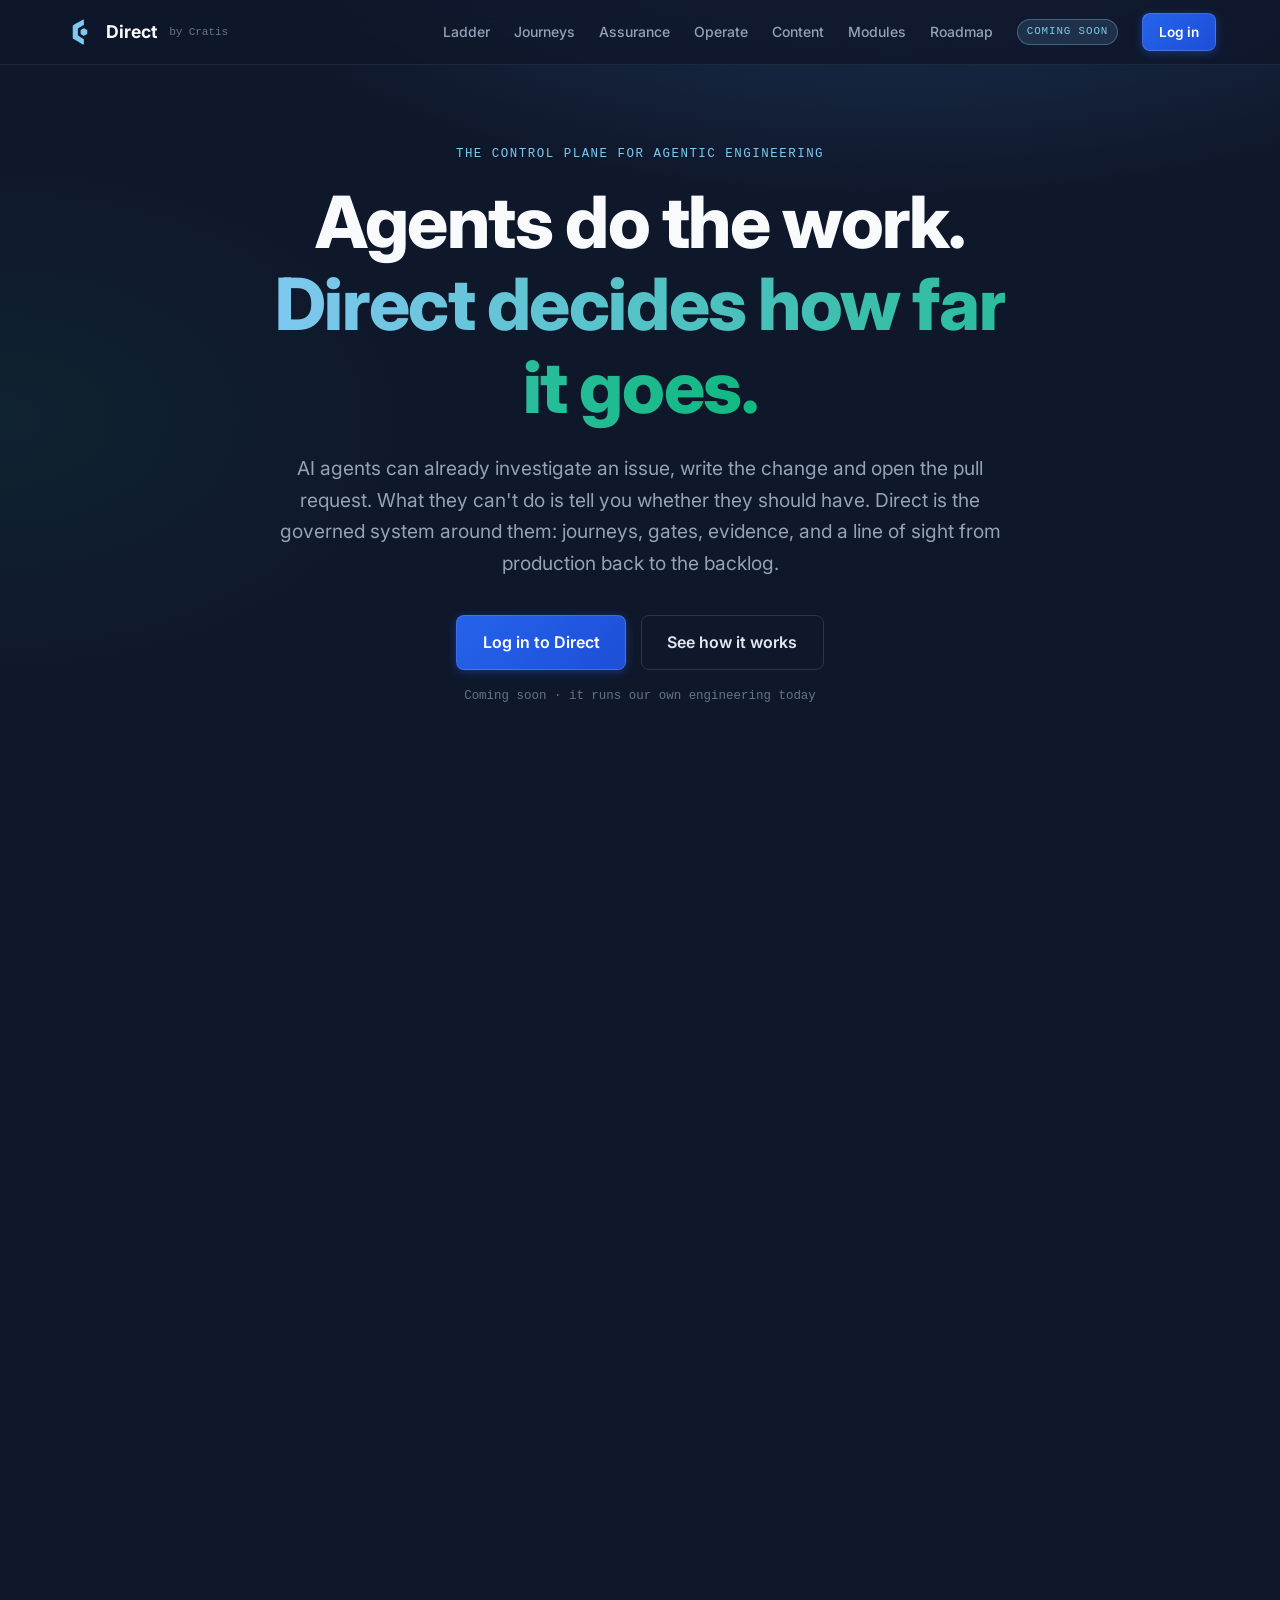
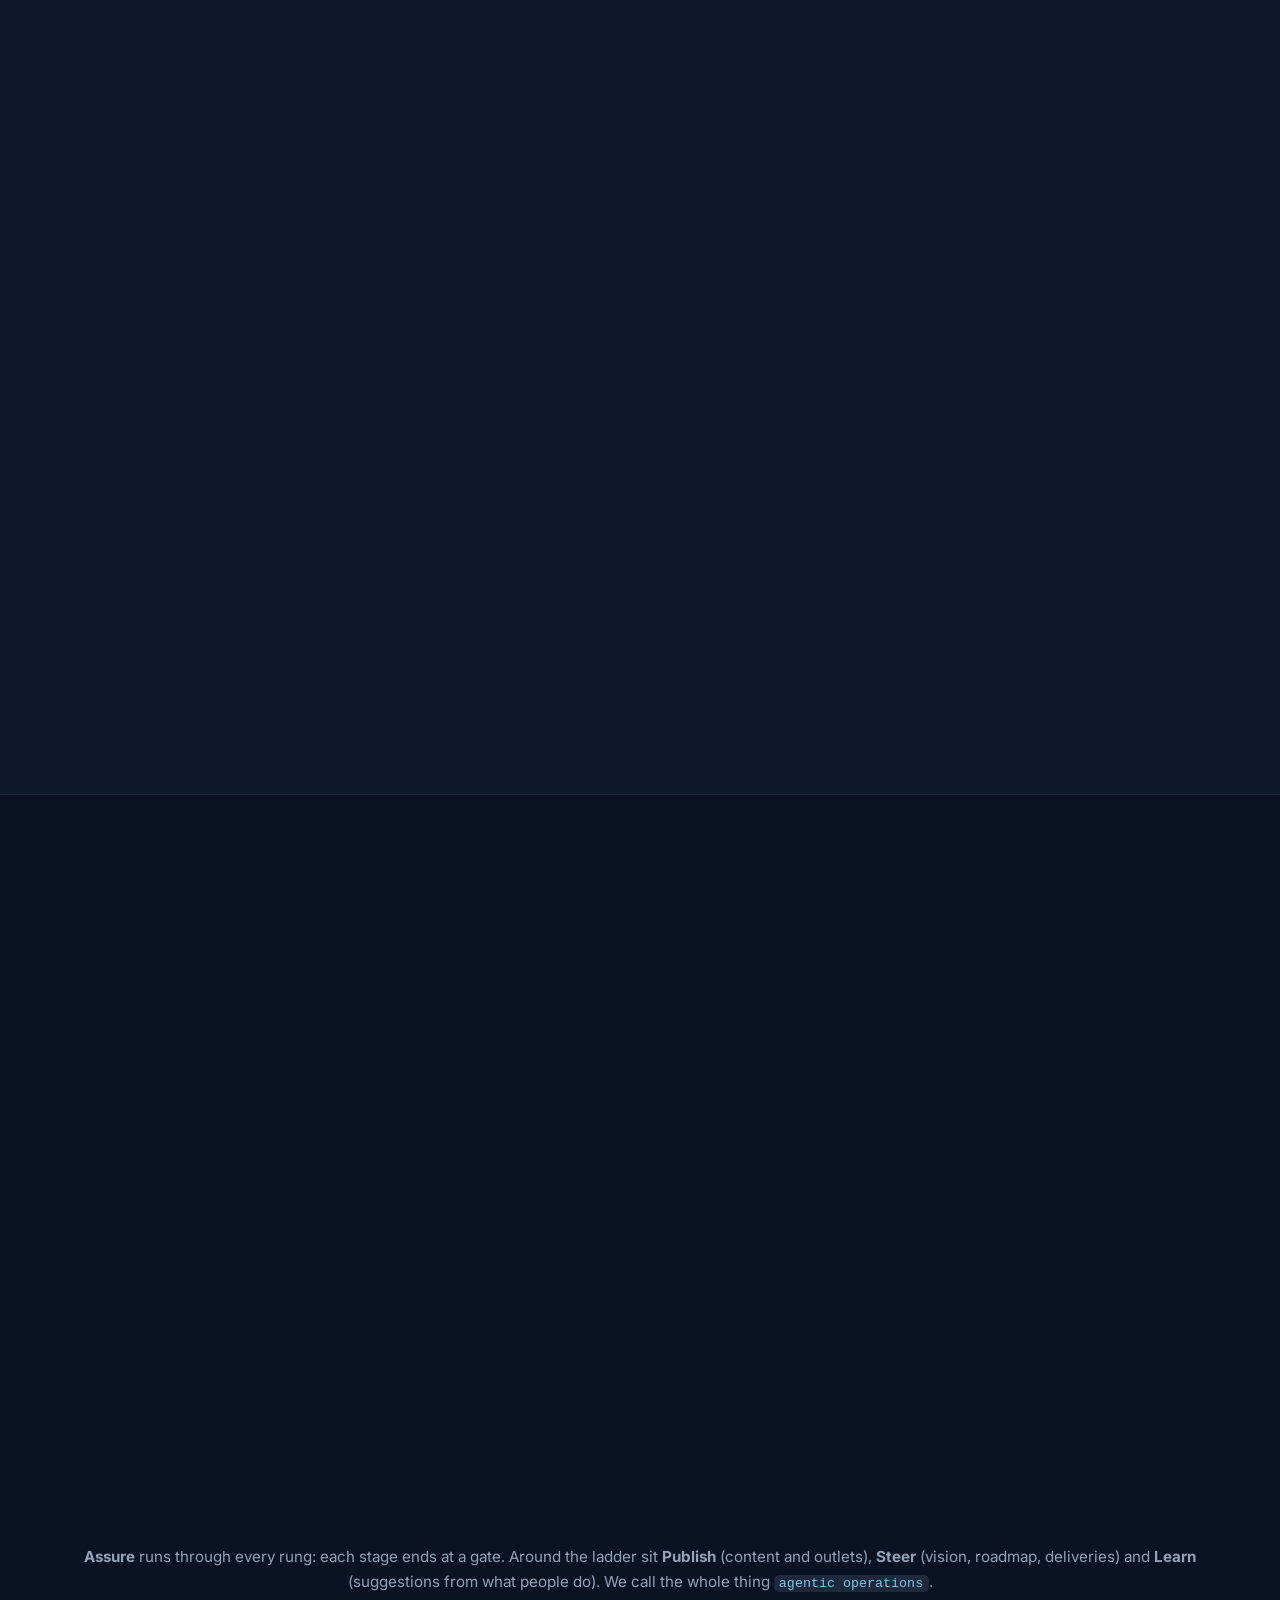
==== index.html @ 5df3cf8c "Rebuild the site around today's Direct: new theme, autonomy ladder, modules and fresh screenshots - " ====
<!doctype html>
<!--
  Copyright (c) Cratis. All rights reserved.
  Licensed under the MIT license. See LICENSE file in the project root for full license information.
-->
<html lang="en">
<head>
    <meta charset="UTF-8" />
    <meta name="viewport" content="width=device-width, initial-scale=1.0" />
    <title>Cratis Direct — The control plane for agentic engineering</title>
    <meta name="description" content="Direct governs how AI agents work on your software: journeys with assurance gates, an autonomy ladder from delivery to verified fixes, an inbox for what only a person can resolve, and content that ships with the release. Coming soon." />
    <meta name="theme-color" content="#0f172a" />
    <link rel="icon" type="image/svg+xml" href="assets/logo.svg" />
    <meta property="og:title" content="Cratis Direct — Agents do the work. Direct decides how far it goes." />
    <meta property="og:description" content="The control plane for agentic engineering. Journeys, assurance gates, an autonomy ladder from delivery to verified fixes, content and strategy in one governed system." />
    <meta property="og:type" content="website" />
    <meta property="og:image" content="assets/img/today.png" />

    <link rel="preconnect" href="https://fonts.googleapis.com" />
    <link rel="preconnect" href="https://fonts.gstatic.com" crossorigin />
    <link href="https://fonts.googleapis.com/css2?family=Inter:wght@400;500;600;700;800&display=swap" rel="stylesheet" />
    <link rel="stylesheet" href="styles.css" />
</head>
<body>

<!-- ═════════ NAV ═════════ -->
<header class="nav">
    <div class="nav-inner">
        <a href="#top" class="brand" aria-label="Cratis Direct home">
            <span class="brand-mark"><img src="assets/logo.svg" alt="" /></span>
            Direct <small>by Cratis</small>
        </a>
        <nav class="nav-links" aria-label="Primary">
            <a class="link" href="#model">Ladder</a>
            <a class="link" href="#journeys">Journeys</a>
            <a class="link" href="#assurance">Assurance</a>
            <a class="link" href="#operations">Operate</a>
            <a class="link" href="#content">Content</a>
            <a class="link" href="#modules">Modules</a>
            <a class="link" href="#roadmap">Roadmap</a>
            <span class="pill">Coming soon</span>
            <a class="btn btn-primary" href="https://app.cratis.direct">Log in</a>
        </nav>
    </div>
</header>

<main id="top">

<!-- ═════════ HERO ═════════ -->
<section class="hero">
    <div class="wrap">
        <span class="eyebrow">The control plane for agentic engineering</span>
        <h1>Agents do the work. <span class="hl">Direct decides how far it goes.</span></h1>
        <p class="lede">AI agents can already investigate an issue, write the change and open the pull request. What they can't do is tell you whether they should have. Direct is the governed system around them: journeys, gates, evidence, and a line of sight from production back to the backlog.</p>
        <div class="hero-cta">
            <a class="btn btn-primary btn-lg" href="https://app.cratis.direct">Log in to Direct</a>
            <a class="btn btn-ghost btn-lg" href="#model">See how it works</a>
        </div>
        <div class="hero-note">Coming soon · it runs our own engineering today</div>

        <div class="hero-shot reveal">
            <div class="frame">
                    <div class="frame-bar"><i></i><i></i><i></i><span class="url">app.cratis.direct/global</span></div>
                    <img src="assets/img/today.png" alt="The Direct Today page: a headline counting the things that need a person, tiles for agents working, failing builds and what shipped overnight, and the items that need you." width="1440" height="900" />
                </div>
            <p class="caption"><b>Real screenshot from production.</b> Today, the front door. Direct doesn't open on everything; it opens on what only a person can resolve, and says that everything else is moving.</p>
        </div>
    </div>
</section>

<!-- ═════════ PROBLEM ═════════ -->
<section id="problem">
    <div class="wrap">
        <div class="section-head reveal">
            <span class="eyebrow">The problem</span>
            <h2>Speed was never the hard part.</h2>
            <p>Once agents can write code, the constraint moves. It becomes deciding what they work on, proving what they did, and noticing when the world changed underneath them.</p>
        </div>
        <div class="grid g3">
            <div class="card pain reveal">
                <h3>An agent that starts on everything spends tokens on everything.</h3>
                <p>A label flips to "agent can do this" and work begins. Nobody chose it, nobody capped it, and the bill is the first signal.</p>
                <div class="relief"><b>With Direct:</b> nothing starts until a person admits it into a journey with a work ceiling. Classification describes an issue; it never starts one.</div>
            </div>
            <div class="card pain reveal">
                <h3>A merged pull request is not evidence.</h3>
                <p>"The tests passed" and "the model said it was fine" don't answer why a change was allowed to ship, or under whose rules.</p>
                <div class="relief"><b>With Direct:</b> every stage ends at a gate that evaluates recorded evidence against versioned rules. The verdict, the evidence and the rule version are kept.</div>
            </div>
            <div class="card pain reveal">
                <h3>Production talks in a channel nobody has time to read.</h3>
                <p>The alert fires every five minutes, a human reads it eventually, and an agent could have fixed it in thirty seconds.</p>
                <div class="relief"><b>With Direct:</b> the alert lands where an agent investigates it at once. If it can't resolve it, a person gets the findings, not a notification.</div>
            </div>
        </div>
    </div>
</section>

<!-- ═════════ MODEL ═════════ -->
<section id="model" class="alt">
    <div class="wrap">
        <div class="section-head reveal">
            <span class="eyebrow">What Direct is</span>
            <h2>Five rungs. Climb as far as you trust them.</h2>
            <p>Most tools automate one loop: the one that writes code. Engineering is more than that. Direct covers the whole cycle from intent to production and back, and each rung lets agents take on more of the work. Every rung has the same guardrails: a person decides, the rules are visible, the history is kept.</p>
        </div>

        <div class="loops reveal">
            <div class="loop core">
                <span class="n">Rung 1</span>
                <h3>Deliver</h3>
                <span class="sub">issues → released code</span>
                <p>Backlog, stories, journeys, pull requests and failed builds. Issues move from intake through investigation, plan, implementation and release, behind gates, up to a ceiling you set.</p>
            </div>
            <div class="loop core">
                <span class="n">Rung 2</span>
                <h3>Observe</h3>
                <span class="sub">products · environments · signals</span>
                <p>Products, the environments they run in and the resources they use, with Prometheus, Loki, Tempo and HTTP signals bound to each.</p>
            </div>
            <div class="loop core">
                <span class="n">Rung 3</span>
                <h3>Monitor</h3>
                <span class="sub">probes · alerts · incidents</span>
                <p>Probes and webhooks raise alerts. Incidents keep a history and publish reviewed status updates.</p>
            </div>
            <div class="loop core">
                <span class="n">Rung 4</span>
                <h3>Heal</h3>
                <span class="sub">investigate · remediate</span>
                <p>An agent investigates every alert and remediates through the operations gate, within the action policies you set per environment.</p>
            </div>
            <div class="loop core">
                <span class="n">Rung 5</span>
                <h3>Fix</h3>
                <span class="sub">diagnose → journey → verified</span>
                <p>A diagnosis becomes a governed issue. It is fixed, released and verified by the same probe that raised the alert.</p>
            </div>
        </div>
        <p class="loop-foot"><b>Assure</b> runs through every rung: each stage ends at a gate. Around the ladder sit <b>Publish</b> (content and outlets), <b>Steer</b> (vision, roadmap, deliveries) and <b>Learn</b> (suggestions from what people do). We call the whole thing <code>agentic operations</code>.</p>
    </div>
</section>

<!-- ═════════ ATTENTION ═════════ -->
<section id="attention">
    <div class="wrap">
        <div class="section-head reveal">
            <span class="eyebrow">The front door</span>
            <h2>Finding what needs you. <span class="hl">Everything else is moving.</span></h2>
            <p>Direct is built for a few people supervising many agents, so it doesn't greet you with everything. It greets you with what only a person can resolve: an agent's question, a gate waiting for review, an alert it couldn't fix, an issue from outside the team.</p>
        </div>
        <div class="split top imgleft">
            <div class="reveal">
                <div class="frame">
                    <div class="frame-bar"><i></i><i></i><i></i><span class="url">app.cratis.direct/product/inbox</span></div>
                    <img src="assets/img/inbox.png" alt="The Direct Inbox: a list of items assigned to you, agent questions and mentions on the left, and the selected item with a reply box, Mark done, Open journey and Send reply on the right." loading="lazy" width="1440" height="900" />
                </div>
                <p class="caption"><b>The Inbox.</b> Assigned work, agent questions and mentions in one list. Reply in place, mark it done, or open the journey it belongs to.</p>
            </div>
            <div class="prose reveal">
                <h3 style="margin-bottom:1rem">One queue for the things that need a person.</h3>
                <p>The signal is the point. Completed work stops being clutter, and nothing interrupts you for what an agent can settle alone.</p>
                <ul class="checks">
                    <li><b>Reach you where you are.</b> Browser push on each device you choose, email, and Slack or Microsoft Teams as a direct message with buttons to act on it. Installed as an app, the icon carries the inbox count.</li>
                    <li><b>Settled once, settled everywhere.</b> Answer in Direct, approve in Slack, or let the alert close: every copy of the notification then says so, and a phone stops asking.</li>
                    <li><b>Agents ask, and wait.</b> A worker that needs a decision stops and asks. The question lands here with the journey it belongs to.</li>
                    <li><b>Community in view.</b> Open issues from outside the team that nobody on the team has answered yet, newest first.</li>
                </ul>
            </div>
        </div>
    </div>
</section>


<!-- ═════════ JOURNEYS ═════════ -->
<section id="journeys" class="alt">
    <div class="wrap">
        <div class="section-head reveal">
            <span class="eyebrow">Rung 1 · Deliver — the journey</span>
            <h2>Work starts in exactly one way.</h2>
            <p>A journey is the life of one issue or blog post, recorded as events on its own stream. It moves through stages. Between every pair of stages sits a gate. Only a gate that allows can move it on.</p>
        </div>

        <div class="reveal">
            <div class="rail" aria-label="Issue journey: stages and gates">
                <div class="stage"><span>01 / stage</span><b>Intake</b></div>
                <div class="gate"><i></i><em>G01</em></div>
                <div class="stage"><span>02 / stage</span><b>Investigation</b></div>
                <div class="gate"><i></i><em>G02</em></div>
                <div class="stage"><span>03 / stage</span><b>Plan</b></div>
                <div class="gate"><i></i><em>G03</em></div>
                <div class="stage"><span>04 / stage</span><b>Implementation</b></div>
                <div class="gate"><i></i><em>G04</em></div>
                <div class="stage"><span>05 / stage</span><b>Release</b></div>
                <div class="gate"><i></i><em>G05</em></div>
                <div class="outcome"><span>outcome</span><b>Complete</b></div>
            </div>
            <div class="rail-legend">Issue journey · 5 gates · nothing on any screen can set a stage directly — every action is a command the journey decides on</div>
        </div>

        <div class="split top" style="margin-top:3.5rem">
            <div class="prose reveal">
                <h3 style="margin-bottom:1rem">Admit, then set a ceiling.</h3>
                <p>You pick issues from the backlog and choose <strong>how far work may proceed</strong>: pause after investigation, after the plan, after implementation, or run through to release. The ceiling is where work stops. Every stage up to it still has to pass its gate.</p>
                <ul class="checks">
                    <li><b>Preview before you commit.</b> Direct splits your selection into ready and held, with a reason for each held item.</li>
                    <li><b>One journey per subject.</b> An issue already in a journey can't be admitted twice.</li>
                    <li><b>Extend scope later.</b> Raise the ceiling from the board when the gate has earned it.</li>
                    <li><b>Replies steer the next stage.</b> A comment on the agent's write-up becomes input for the next dispatch instead of starting a second run.</li>
                    <li><b>Changed intent is judged, not ignored.</b> If the title or body changes after the plan, the Decision Engine says whether the plan still holds. If it can't tell, you decide.</li>
                </ul>
            </div>
            <div class="reveal">
                <div class="frame">
                    <div class="frame-bar"><i></i><i></i><i></i><span class="url">app.cratis.direct/product/journeys?journey=…</span></div>
                    <img src="assets/img/journey-detail.png" alt="A journey held at its Intake gate: the stage rail, a What is needed from you panel explaining why it stopped and the options, and the gate's evidence broken down by outcome." loading="lazy" width="1440" height="640" />
                </div>
                <p class="caption"><b>Held, and told why.</b> Two remediation attempts didn't resolve the finding, so Direct stopped sending the stage back to the agent. It says what happened, what the options are, and which rules came back with which outcome.</p>
            </div>
        </div>

        <div class="reveal" style="margin-top:3.5rem">
            <div class="frame">
                    <div class="frame-bar"><i></i><i></i><i></i><span class="url">app.cratis.direct/product/journeys</span></div>
                    <img src="assets/img/journeys.png" alt="The Direct Journeys board: every issue as a card in Intake, Investigation, Plan, Implementation or Release, with the things that need a person called out, and a banner offering a suggestion Direct learned." loading="lazy" width="1440" height="900" />
                </div>
            <p class="caption"><b>The Journeys board.</b> Every issue as a card in its stage. Cards that need a person are flagged, cards blocked by reality say so, and a banner appears when Direct has learned something about how these journeys run.</p>
        </div>

        <div class="split top imgleft" style="margin-top:5rem">
            <div class="reveal">
                <div class="frame">
                    <div class="frame-bar"><i></i><i></i><i></i><span class="url">app.cratis.direct/product/stories/…</span></div>
                    <img src="assets/img/story.png" alt="A story in Direct: description, canvas, event model, design, investigation and issues tabs, with a conversation panel where Muse answers when mentioned." loading="lazy" width="1440" height="900" />
                </div>
                <p class="caption"><b>A story.</b> The description on the left feeds an event model and a design. The conversation on the right is where people, and Muse, shape it.</p>
            </div>
            <div class="prose reveal">
                <h3 style="margin-bottom:1rem">Shape it before it is work.</h3>
                <p>Not everything starts as a clean issue. A <strong>story</strong> is where a capability gets shaped with people and <strong>Muse</strong> until it is ready for its journey: description, canvas, event model, design and investigation.</p>
                <ul class="checks">
                    <li><b>Talk it through.</b> Invite people in. Muse answers when mentioned, or on every message if you prefer.</li>
                    <li><b>Generate from the description.</b> Update the event model, or generate a design, from what is written.</li>
                    <li><b>Marking it ready writes the issues.</b> The agent attaches the designs you picked to the issues they belong to, then the story starts its journey.</li>
                </ul>
            </div>
        </div>

        <div class="split top" style="margin-top:5rem">
            <div class="prose reveal">
                <h3 style="margin-bottom:1rem">Reviewed where the work is.</h3>
                <p>Every pull request across the tracked repositories is mirrored and kept current by webhooks. Read the change, the checks and the merge decisions without leaving Direct.</p>
                <ul class="checks">
                    <li><b>Completed work finds its issues.</b> A pull request is associated with the issues it covers and marks them for review.</li>
                    <li><b>Accepting merges it.</b> A person accepts the pull request in Direct and it merges through the GitHub API.</li>
                    <li><b>Move to journey.</b> A pull request that arrived on its own can be brought into a journey and its gates.</li>
                </ul>
            </div>
            <div class="reveal">
                <div class="frame">
                    <div class="frame-bar"><i></i><i></i><i></i><span class="url">app.cratis.direct/product/pull-requests</span></div>
                    <img src="assets/img/pull-requests.png" alt="The Pull requests page: a filterable list of open pull requests and the selected pull request with Overview, Merge decisions and Resource usage tabs and the diff." loading="lazy" width="1440" height="900" />
                </div>
                <p class="caption"><b>Pull requests.</b> The list on the left, the selected change on the right, with the diff, merge decisions and what the work cost.</p>
            </div>
        </div>

        <div class="grid g2" style="margin-top:5rem">
            <div class="card reveal">
                <span class="k">Reality check</span>
                <h3>Journeys stay honest against what actually happened.</h3>
                <p>Every 15 minutes, and whenever a journey changes, Direct compares the journey's record with the facts of the work. A mismatch becomes <strong style="color:var(--text-strong)">drift</strong> and stops the journey advancing: subject closed, a pull request merged before Release, a worker that failed without finishing, a publication taken down, or governance that changed under it.</p>
            </div>
            <div class="card reveal">
                <span class="k">Five journey types</span>
                <h3>One engine for issues, stories, deliveries, posts and fixes.</h3>
                <p>The issue journey runs <span class="mono hl">Intake → Investigation → Plan → Implementation → Release</span>. Stories, deliveries, blog posts and operations actions each have their own stages and gates. Same engine, same board, same designer.</p>
            </div>
        </div>
    </div>
</section>

<!-- ═════════ ASSURANCE ═════════ -->
<section id="assurance">
    <div class="wrap">
        <div class="section-head reveal">
            <span class="eyebrow">Assure — gates on every rung</span>
            <h2>A gate decides. Evidence and rules explain why.</h2>
            <p>A gate collects every rule bound to it, evaluates each against the recorded evidence, maps each finding to an outcome, and takes the most restrictive one. Your organization writes the rules. You can read, simulate and version them.</p>
        </div>

        <div class="split">
            <div class="reveal">
                <h3 style="margin-bottom:1rem">Five outcomes, ordered by how much they ask of you.</h3>
                <div class="ladder">
                    <div class="rung"><span class="tag allow">Allow</span><span>The work may proceed.</span></div>
                    <div class="rung"><span class="tag review">Requires human review</span><span>A person approves, with a reason, for exactly the evidence evaluated.</span></div>
                    <div class="rung"><span class="tag explain">Requires explanation</span><span>Someone explains. The explanation becomes evidence for a new attempt.</span></div>
                    <div class="rung"><span class="tag remediate">Requires remediation</span><span>The stage is worked again. After two attempts a person decides.</span></div>
                    <div class="rung"><span class="tag block">Block</span><span>Fix the cause first. A block can't be bypassed by asking for a redo.</span></div>
                </div>
                <p class="ladder-note"><b>Unknown is never a pass.</b> Missing evidence, an evaluator error, low confidence or a result that hasn't arrived all default to human review. A late result for evidence that has since changed is recorded but can never authorize the current work.</p>
            </div>
            <div class="reveal">
                <div class="frame">
                    <div class="frame-bar"><i></i><i></i><i></i><span class="url">app.cratis.direct/product/adlc-designer</span></div>
                    <img src="assets/img/designer-gate.png" alt="The ADLC / Journey Designer showing gate G04, Implementation quality, with a rule palette on the left, the gate policy in the middle and its settings on the right." loading="lazy" width="1440" height="900" />
                </div>
                <p class="caption"><b>The ADLC / Journey Designer.</b> Gate G04, Implementation quality, with 16 required rules, a palette of 37 reusable rules and the validate, simulate, review, approve, activate path along the top. Deterministic checks, Roslyn analysis and LLM judgement sit in one policy.</p>
            </div>
        </div>

        <div class="split flip top" style="margin-top:5rem">
            <div class="reveal">
                <div class="rules-wrap">
                    <table class="rules">
                        <thead><tr><th>Rule</th><th>Evaluator</th><th>When it doesn't pass</th></tr></thead>
                        <tbody>
                            <tr><td colspan="3" class="gate-label" style="border:0">G01 · Intake</td></tr>
                            <tr><td>Security screening</td><td class="ev">Deterministic</td><td><span class="tag review">Human review</span></td></tr>
                            <tr><td>Spam and solicitation</td><td class="ev">LLM</td><td><span class="tag block">Block</span></td></tr>
                            <tr><td>Actionable</td><td class="ev">LLM</td><td><span class="tag remediate">Remediation</span></td></tr>
                            <tr><td colspan="3" class="gate-label" style="border:0">G03 · Plan quality</td></tr>
                            <tr><td>Unplanned scope</td><td class="ev">LLM</td><td><span class="tag explain">Explanation</span></td></tr>
                            <tr><td>Breaking changes planned</td><td class="ev">LLM</td><td><span class="tag review">Human review</span></td></tr>
                            <tr><td>Security controls</td><td class="ev">Decision Engine</td><td><span class="tag block">Block</span></td></tr>
                            <tr><td colspan="3" class="gate-label" style="border:0">G04 · Implementation quality</td></tr>
                            <tr><td>Build and tests pass</td><td class="ev">Deterministic</td><td><span class="tag remediate">Remediation</span></td></tr>
                            <tr><td>Static analysis</td><td class="ev">Roslyn</td><td><span class="tag remediate">Remediation</span></td></tr>
                            <tr><td>Tests not weakened</td><td class="ev">LLM</td><td><span class="tag block">Block</span></td></tr>
                            <tr><td>Security scan</td><td class="ev">External tool</td><td><span class="tag block">Block</span></td></tr>
                            <tr><td>Review policy</td><td class="ev">Composite</td><td><span class="tag review">Human review</span></td></tr>
                            <tr><td colspan="3" class="gate-label" style="border:0">G05 · Release</td></tr>
                            <tr><td>Merged</td><td class="ev">Deterministic</td><td><span class="tag block">Block</span></td></tr>
                        </tbody>
                    </table>
                </div>
                <p class="caption"><b>Excerpt of our own active governance</b> — 37 rule bindings across the 5 gates of the issue journey, read from the Designer.</p>
            </div>
            <div class="prose reveal">
                <h3 style="margin-bottom:1rem">Six kinds of evaluator. Pick the cheapest one that can decide.</h3>
                <p>A rule names one evaluator. Cheap deterministic checks run first in spirit; a language model is asked only where judgement is the point.</p>
                <div class="chips">
                    <span class="chip"><b>Deterministic</b> fields &amp; thresholds</span>
                    <span class="chip"><b>Composite</b> all / any / threshold / sequence</span>
                    <span class="chip"><b>LLM</b> structured finding + confidence</span>
                    <span class="chip"><b>Decision Engine</b> configured choices</span>
                    <span class="chip"><b>External</b> tool or job</span>
                    <span class="chip"><b>Roslyn</b> build diagnostics</span>
                </div>
                <ul class="checks">
                    <li><b>A low-confidence verdict counts as Unknown.</b> Only a recognized, explained verdict at or above the configured confidence concludes anything.</li>
                    <li><b>Tool rules wait.</b> A rule handed to an external scanner stays pending until the result arrives for the evidence evaluated.</li>
                    <li><b>Not applicable isn't passed.</b> A required gate with no applicable rule holds as a configuration problem.</li>
                    <li><b>Dismissals are evidence.</b> Dismiss a screening flag as a false positive and the rule passes on re-evaluation, with your decision on file. Screen again and it still blocks? The dismissal stops counting.</li>
                </ul>
            </div>
        </div>

        <div class="section-head" style="margin-top:6rem; margin-bottom:2rem">
            <h3 style="font-size:1.6rem" class="reveal">Governance is versioned, and only a person activates it.</h3>
        </div>
        <div class="reveal">
            <div class="flow">
                <span class="node">Draft</span><span class="arrow">→</span>
                <span class="node">Validate</span><span class="arrow">→</span>
                <span class="node">Simulate</span><span class="arrow">→</span>
                <span class="node">Review</span><span class="arrow">→</span>
                <span class="node">Approve</span><span class="arrow">→</span>
                <span class="node on">Active v2</span>
            </div>
        </div>
        <div class="grid g3" style="margin-top:2rem">
            <div class="card reveal"><span class="k">Journeys keep their version</span><h3>Activating never rewrites work in flight.</h3><p>A journey keeps the governance it was admitted under. When a newer version changes a gate it still has to pass, Direct raises drift and lets you adopt it deliberately.</p></div>
            <div class="card reveal"><span class="k">Validate + simulate</span><h3>Break it on a whiteboard, not in a release.</h3><p>Validation rejects unreachable stages, rule cycles, bindings with no evidence source and outcome maps that let "unknown" allow. Simulation runs a gate against real or typed-in evidence and never calls a model.</p></div>
            <div class="card reveal"><span class="k">Scopes + provenance</span><h3>Override in one area without changing everywhere.</h3><p>Product and Content can override a rule's parameters. Each value shows whether it is inherited, overridden, local or excluded, so you always know where a setting came from.</p></div>
        </div>

        <div class="split top imgleft" style="margin-top:4rem">
            <div class="reveal">
                <div class="frame">
                    <div class="frame-bar"><i></i><i></i><i></i><span class="url">app.cratis.direct/product/adlc-designer</span></div>
                    <img src="assets/img/designer-simulate.png" alt="The Simulate dialog in the Journey Designer: choose a gate, simulate against an example situation or a real issue, toggle which evidence exists, and run." loading="lazy" width="1440" height="900" />
                </div>
                <p class="caption"><b>Simulate.</b> Pick a gate, then an example situation or a real issue, and switch evidence on and off. It reports which rules apply and what the gate would conclude. Nothing real changes.</p>
            </div>
            <div class="prose reveal">
                <h3 style="margin-bottom:1rem">Try a gate before it decides anything.</h3>
                <p>The version selector shows the whole history: the active version, drafts and the initial governance Direct shipped. Rule packs have versions too, and a newer pack arrives as a <strong>draft</strong> you can read, validate and simulate. It never changes what is running.</p>
                <ul class="checks">
                    <li><b>Five journey types, one designer.</b> Blog post, Issue, Story, Delivery and Operations action each show their own stages and gates.</li>
                    <li><b>Canvas or list.</b> See the gates as a flow, or every rule bound to every gate as a table.</li>
                    <li><b>Governance packs and evidence export</b> are available as modules: starter rule sets to adopt and adapt, and gate decisions with their evidence for reviewers.</li>
                </ul>
            </div>
        </div>
    </div>
</section>

<!-- ═════════ CLASSIFICATION ═════════ -->
<section id="classification" class="alt">
    <div class="wrap">
        <div class="section-head reveal">
            <span class="eyebrow">Classification &amp; intake</span>
            <h2>Classification describes. Admission decides.</h2>
            <p>Every issue is classified and screened the moment it is registered. The results are recorded as facts with their provenance. None of them starts work, and none of them blocks you from starting it.</p>
        </div>

        <div class="split">
            <div class="reveal">
                <div class="stack-panel">
                    <div class="aspect"><b>Kind</b><span>Bug, task or feature. Changed on the issue itself.</span></div>
                    <div class="aspect"><b>Feasibility</b><span>Whether an agent can plausibly do it, or it needs a person.</span></div>
                    <div class="aspect"><b>Criticality</b><span>How much it matters. Feeds priority, not permission.</span></div>
                    <div class="aspect"><b>SemVer impact</b><span>The release the change warrants. Shown as a guess, with the question mark.</span></div>
                    <div class="aspect"><b>Model tier</b><span>Which capability tier should implement it. Cheap work isn't sent to the expensive model.</span></div>
                    <div class="aspect"><b>Labels</b><span>Applied from a known set, weighed by the Decision Engine.</span></div>
                    <div class="aspect"><b>Screening</b><span>Security (text written to steer an agent) and content (spam, solicitation, conduct), on every issue and every comment.</span></div>
                </div>
            </div>
            <div class="prose reveal">
                <h3 style="margin-bottom:1rem">A person can always say otherwise.</h3>
                <p>These are bounded questions with a known set of answers, so Direct doesn't ask an open-ended agent. It asks a decision engine and records the verdict.</p>
                <ul class="checks">
                    <li><b>Your classification sits beside the classifier's.</b> It's recorded as an attributed decision. It doesn't overwrite the machine's verdict.</li>
                    <li><b>Readiness is separate.</b> Ready, Pending or Held — held only when the issue is closed, screening blocked it, or its body says too little.</li>
                    <li><b>Unclassified issues can still start.</b> Direct won't make you wait for a label to spend your own budget.</li>
                    <li><b>Outsiders don't trigger work.</b> An issue from outside the organization is screened, flagged and kept away from agents until you decide.</li>
                    <li><b>Flagged text is shown as plain text.</b> It's content marked as hostile, so it is never rendered.</li>
                </ul>
            </div>
        </div>

        <div class="reveal" style="margin-top:3.5rem">
            <div class="frame">
                    <div class="frame-bar"><i></i><i></i><i></i><span class="url">app.cratis.direct/product/issues</span></div>
                    <img src="assets/img/issues.png" alt="The Issues page: every issue ordered by priority with labels, readiness and a Start Journey button on each row, and a Deliveries panel on the right collecting related issues." loading="lazy" width="1440" height="900" />
                </div>
            <p class="caption"><b>Issues.</b> Every issue from GitHub, from Direct or from a story, ordered by priority. Drag to reorder; drop one onto another to start a delivery. Readiness sits beside each row and <b>Start Journey</b> is the only way work begins. Deliveries collect on the right.</p>
        </div>
    </div>
</section>

<!-- ═════════ LEARNING ═════════ -->
<section id="learning">
    <div class="wrap">
        <div class="section-head reveal">
            <span class="eyebrow">Learn · preview</span>
            <h2>Direct watches what people do. Then it suggests.</h2>
            <p>Governance written once goes stale. Direct watches how work actually moves, tunes small things by itself with an Undo on each, and for anything that changes how work is governed it only suggests. A person decides.</p>
        </div>
        <div class="split top">
            <div class="prose reveal">
                <h3 style="margin-bottom:1rem">Evidence for changing a rule, not a hunch.</h3>
                <p>A gate that asked for a review 78 times, and was approved 78 times with no problem getting through, becomes a suggestion with its evidence: <em>let this gate pass without a review</em>.</p>
                <ul class="checks">
                    <li><b>Suggestions come with the why.</b> What Direct saw, what would change, and the choices: propose it for review, not now, or never suggest it again.</li>
                    <li><b>Loosening needs a second person.</b> A suggestion that would loosen a gate asks for a second reviewer before anything applies.</li>
                    <li><b>Four things it learns from.</b> Delivery matching, journey patterns, gate outcomes and agent plans.</li>
                    <li><b>Tuned by itself, undone by you.</b> Small adjustments are listed with why, when and an Undo.</li>
                </ul>
            </div>
            <div class="reveal">
                <div class="frame">
                    <div class="frame-bar"><i></i><i></i><i></i><span class="url">app.cratis.direct/product/learning</span></div>
                    <img src="assets/img/learning.png" alt="The Learning page: tabs for Overview, Delivery matching, Journey patterns, Gate outcomes and Agent plans, summary tiles, and a suggestion to let the plan-quality gate pass without a review with the evidence behind it." loading="lazy" width="1440" height="900" />
                </div>
                <p class="caption"><b>Learning.</b> A real suggestion from our own production: the plan-quality gate, seen 78 times with nothing against it, with the evidence and a button to propose the change for review.</p>
            </div>
        </div>
    </div>
</section>


<!-- ═════════ OPERATIONS ═════════ -->
<section id="operations" class="alt">
    <div class="wrap">
        <div class="section-head reveal">
            <span class="eyebrow">Rungs 2–5 · Observe, Monitor, Heal, Fix</span>
            <h2>From an alert to a verified fix, before anyone opens a laptop.</h2>
            <p>A watchdog that finds something wrong has two options: wake someone or be ignored. Direct adds a third. The alert goes to an agent that looks at once and resolves what it can. For a bug, the diagnosis becomes a governed issue, and the probe that raised the alert confirms the fix landed. Whatever is left reaches a person with the evidence.</p>
        </div>

        <div class="reveal">
            <div class="pipeline">
                <div class="pstep"><span class="n">01 · live</span><h4>Signal</h4><p>A resource probe, a failed build or a webhook from your systems. Direct reads its own payload and the Discord webhook shape.</p></div>
                <div class="pstep"><span class="n">02 · live</span><h4>Deduplicate</h4><p>One alert per fingerprint. A resource down six hours costs one alert and one investigation.</p></div>
                <div class="pstep"><span class="n">03 · live</span><h4>Investigate</h4><p>A worker with only the operational access you granted: a cluster, a runtime, logs.</p></div>
                <div class="pstep"><span class="n">04 · live</span><h4>Resolve or hand over</h4><p>Resolved by the agent, or <em>Needs attention</em> with findings attached.</p></div>
                <div class="pstep"><span class="n">05 · live</span><h4>Fix through a journey</h4><p>The diagnosis becomes an issue that enters a governed journey, gates included.</p></div>
                <div class="pstep"><span class="n">06 · live</span><h4>Verify in production</h4><p>The same resource probe confirms the fix landed, and the alert closes itself.</p></div>
            </div>
        </div>

        <div class="split top" style="margin-top:4rem">
            <div class="prose reveal">
                <h3 style="margin-bottom:1rem">Healing goes through a gate too.</h3>
                <p>An agent that can restart a pod can also restart the wrong one. Remediation is an <strong>operations gate</strong>, and what it may do is a policy per action and environment kind, not a prompt.</p>
                <ul class="checks">
                    <li><b>Review</b> means an agent proposes and a person approves before it runs.</li>
                    <li><b>Never</b> means it cannot run, however confident the agent is. Changing data or schema is the example.</li>
                    <li><b>Every action leaves a record.</b> Recent actions and every action are listed with who asked and what happened.</li>
                    <li><b>Incidents are public when you say so.</b> Reviewed updates publish to a status page, Statuspage, Cachet, openstatus or a webhook.</li>
                </ul>
            </div>
            <div class="reveal">
                <div class="rules-wrap">
                    <table class="rules">
                        <thead><tr><th>Action</th><th>Policy in production</th></tr></thead>
                        <tbody>
                            <tr><td>Restart pod</td><td><span class="tag review">Review</span></td></tr>
                            <tr><td>Scale out</td><td><span class="tag review">Review</span></td></tr>
                            <tr><td>Roll back release</td><td><span class="tag review">Review</span></td></tr>
                            <tr><td>Replay Chronicle partition</td><td><span class="tag review">Review</span></td></tr>
                            <tr><td>Change data or schema</td><td><span class="tag block">Never</span></td></tr>
                        </tbody>
                    </table>
                </div>
                <p class="caption"><b>Action policies.</b> Our production environment's policies, as shown on the Operations page.</p>
            </div>
        </div>

        <div class="split top" style="margin-top:4rem">
            <div class="prose reveal">
                <h3 style="margin-bottom:1rem">Environments and the things in them.</h3>
                <p>An <strong>operational resource</strong> is anything worth knowing the health of: a Kubernetes cluster, a namespace, a database, a Chronicle server. Resources are grouped into environments — production, staging, a customer's installation — and nest, so a namespace is probed through its cluster's credentials.</p>
                <ul class="checks">
                    <li><b>A resource type is a class.</b> Add a technology by writing a class. There's no registry and no list to keep in step, and the Add dialog builds its form from what the type says it needs.</li>
                    <li><b>Readings are documents. Transitions are events.</b> A probe every minute is 1,440 rows a day that would drown the log. Healthy → unhealthy is a fact and lives forever.</li>
                    <li><b>Unknown is never reported.</b> A resource added a moment ago hasn't been looked at yet. That isn't an alert.</li>
                    <li><b>Access is granted, not assumed.</b> With no operational access configured, an agent can only reason from the alert. The product tells you so at the top of the page.</li>
                </ul>
            </div>
            <div class="reveal">
                <pre class="code"><span class="c"># any system can report — this is the whole integration</span>
POST https://&lt;direct&gt;/webhooks/alerts
{
  <span class="k">"source"</span>:      <span class="s">"production"</span>,
  <span class="k">"title"</span>:       <span class="s">"Loki is crash looping"</span>,
  <span class="k">"summary"</span>:     <span class="s">"loki-0: CrashLoopBackOff (restarts: 370)"</span>,
  <span class="k">"severity"</span>:    <span class="s">"critical"</span>,
  <span class="k">"fingerprint"</span>: <span class="s">"pod:loki-0:CrashLoopBackOff"</span>
}</pre>
                <div class="alert-mock" style="margin-top:1.25rem">
                    <div class="head">Operations · active investigations</div>
                    <div class="row"><span class="ic">01</span><div><b>Worker never left the starting state</b><span>Scheduler · critical · investigating</span></div></div>
                    <div class="row"><span class="ic">02</span><div><b>Chronicle server cannot be reached</b><span>Watchdog · critical · findings attached</span></div></div>
                    <div class="row"><span class="ic">03</span><div><b>Reconciliation sweep has stopped running</b><span>Watchdog · needs attention · convert to issue</span></div></div>
                </div>
                <p class="caption">Illustration of the Operations board layout; rows are simplified.</p>
            </div>
        </div>

        <div class="grid g3" style="margin-top:3.5rem">
            <div class="card reveal"><span class="k">Watching the watcher</span><h3>The failures worth a check announce nothing.</h3><p>A recurring sweep that silently stops looks exactly like "nothing to do". Direct's own watchdog checks for that shape of fault: symptoms that are an absence.</p></div>
            <div class="card reveal"><span class="k">Bring your alerting</span><h3>Point the webhook you already have.</h3><p>If your watchdog posts to Discord, pointing it at Direct is the whole integration. No second alerting path to keep working.</p></div>
            <div class="card reveal"><span class="k">Findings, not notifications</span><h3>A person starts from evidence.</h3><p>Annotate an alert, resolve it, or turn it into a tracked issue in one step. Browser push covers only what nothing else resolves.</p></div>
        </div>
    </div>
</section>

<!-- ═════════ CONTENT ═════════ -->
<section id="content">
    <div class="wrap">
        <div class="section-head reveal">
            <span class="eyebrow">Publish — content for every outlet</span>
            <h2>What shipped is only half the story.</h2>
            <p>Releases pile up faster than anyone writes about them. Direct treats a blog post like an issue: it has a brief, a draft, an editorial gate and a publication that gets verified. The weekly digest is assembled from what your repositories actually released.</p>
        </div>

        <div class="split imgleft">
            <div class="reveal">
                <div class="frame">
                    <div class="frame-bar"><i></i><i></i><i></i><span class="url">app.cratis.direct/content/digest</span></div>
                    <img src="assets/img/digest.png" alt="The weekly digest: a list of editions, the selected edition's generated description with extracted themes, and an Approve and publish panel." loading="lazy" width="1440" height="900" />
                </div>
                <p class="caption"><b>The weekly digest.</b> A description generated from the week's releases, the themes it extracted, and an Approve and publish step that shows exactly what goes to which outlets. Every edition waits for a person.</p>
            </div>
            <div class="prose reveal">
                <h3 style="margin-bottom:1rem">A journey for words, with gates.</h3>
                <div class="rail compact" style="margin-bottom:1.5rem">
                    <div class="stage"><span>01</span><b>Brief</b></div><div class="gate"><i></i></div>
                    <div class="stage"><span>02</span><b>Draft</b></div><div class="gate"><i></i></div>
                    <div class="stage"><span>03</span><b>Editorial</b></div><div class="gate"><i></i></div>
                    <div class="stage"><span>04</span><b>Publish</b></div>
                </div>
                <ul class="checks">
                    <li><b>Brief readiness.</b> A post needs a title and an objective before an agent drafts anything.</li>
                    <li><b>Draft quality and editorial approval.</b> Same gate machinery as code, with its own rules and its own scope in the designer.</li>
                    <li><b>Publication verification.</b> Publishing isn't finished until the publication is observed. A taken-down post raises drift.</li>
                    <li><b>A writer agent, in a worker.</b> Drafts come from the content repository or from the issue that motivated them.</li>
                </ul>
            </div>
        </div>

        <div class="grid g4" style="margin-top:3.5rem">
            <div class="card outlet reveal"><span class="state live">In product</span><h3>Weekly digest</h3><p>Collected from releases, analysed for themes, reviewed, published.</p></div>
            <div class="card outlet reveal"><span class="state live">In product</span><h3>Blog</h3><p>Brief to verified publication with editorial gates.</p></div>
            <div class="card outlet reveal"><span class="state live">In product</span><h3>Content plan &amp; LinkedIn</h3><p>A weekly plan aligned with the roadmap and what shipped. Every post records its brief, voice revision and model, and discloses AI assistance where the channel requires it.</p></div>
            <div class="card outlet reveal"><span class="state building">In product · early</span><h3>Talks &amp; engagement</h3><p>Talk material, and conversations worth joining with a suggested reply grounded in the product's public pages. A person decides.</p></div>
        </div>
    </div>
</section>

<!-- ═════════ STRATEGY ═════════ -->
<section id="strategy" class="alt">
    <div class="wrap">
        <div class="section-head reveal">
            <span class="eyebrow">Steer — products, vision, roadmap, order</span>
            <h2>Agents follow direction. Somebody has to set it.</h2>
            <p>A backlog of two thousand issues has no strategy. Direct keeps the vision next to the work, so triage and planning are grounded in what you're trying to build.</p>
        </div>
        <div class="grid g3">
            <div class="card reveal"><span class="k">Vision</span><h3>Written down, and used.</h3><p>Associate repositories with a vision. Triage and planning read it, and a vision guard checks changes against it.</p></div>
            <div class="card reveal"><span class="k">Roadmap</span><h3>Plans generated from the issues you select.</h3><p>Pick issues, get a plan. Revise it, apply it, or throw it away. The plan is a proposal and it stays one until you apply it.</p></div>
            <div class="card reveal"><span class="k">Chains</span><h3>Step two waits for proof that step one landed.</h3><p>A fix goes into a framework; the app that consumes it can only be verified once the package is on the registry. Chains hold the later step until the release exists. The agent is told what it's continuing.</p></div>
        </div>
        <div class="grid g3" style="margin-top:1.25rem">
            <div class="card reveal"><span class="k">Priority</span><h3>Drag to rank. Drop to group.</h3><p>A group is scheduled only when every issue in it is ready. Extra instructions travel with the agent's prompt.</p></div>
            <div class="card reveal"><span class="k">Capacity</span><h3>Least-burnt account first.</h3><p>Work draws from a pool of AI accounts within a concurrency bound, and usage is tracked per provider and model.</p></div>
            <div class="card reveal"><span class="k">Steering</span><h3>Watch a worker. Talk back to it.</h3><p>A running job streams its console into Direct. Send text into the session to steer it, or read the retained console after it ends.</p></div>
        </div>
        <div class="split top imgleft" style="margin-top:4rem">
            <div class="reveal">
                <div class="frame">
                    <div class="frame-bar"><i></i><i></i><i></i><span class="url">app.cratis.direct/product/products</span></div>
                    <img src="assets/img/products.png" alt="The Products page: each registered product as a card with its repositories, journeys and what needs you, a Register a product card, and a banner about repositories that belong to no product." loading="lazy" width="1440" height="900" />
                </div>
                <p class="caption"><b>Products.</b> Each product with its repositories, journeys and what needs you. Repositories that belong to no product are called out, because their issues can't reach a digest, a vision check or an alert route.</p>
            </div>
            <div class="prose reveal">
                <h3 style="margin-bottom:1rem">A product is the unit everything else hangs on.</h3>
                <p>A product ties together its repositories, environments, vision, public pages and team. Every module works through it, so a release, an alert or a post always knows whose it is.</p>
                <ul class="checks">
                    <li><b>Failures find their owner.</b> A failed partition or an alert is traced back to a product and filed where its code lives.</li>
                    <li><b>Deliveries cross repositories.</b> Issues from any repository that ship together are matched to new issues automatically, and can be worked in order with gates.</li>
                    <li><b>Work can span repositories.</b> An issue names the others it has to be worked across; every agent gets them and is told what it may do in each.</li>
                </ul>
            </div>
        </div>
    </div>
</section>

<!-- ═════════ REACH ═════════ -->
<section id="reach">
    <div class="wrap">
        <div class="section-head reveal">
            <span class="eyebrow">Connect</span>
            <h2>Reach it from your editor. Run workers on your own machine.</h2>
            <p>Direct is not only a website. The people and agents who work with it do so from wherever they already are.</p>
        </div>
        <div class="grid g2">
            <div class="card reveal"><span class="k">MCP + REST</span><h3>Your editor's agent can use Direct.</h3><p>Member tools file plain repository issues with likely-duplicate choices, comment and label them, and ask what is waiting on you (<code>direct_my_work</code>, or <code>GET /v1/me/work</code>). Personal access tokens carry scopes such as <code>direct:read</code> and <code>direct:work</code>, every write needs an idempotency key, and each call is recorded with the verified member, the client and the protocol.</p></div>
            <div class="card reveal"><span class="k">Direct Agent Runner</span><h3>When the cluster isn't the right place.</h3><p>Run agent workers on your own machine, in your own Docker, when they need more CPU or memory, a fast local disk or a network you control. A maintainer approves the runner with a short code. For each piece of work Direct picks the runner open to whoever asked and with the most room, and the cluster when none has more. The runner only ever dials out.</p></div>
        </div>
    </div>
</section>

<!-- ═════════ MODULES ═════════ -->
<section id="modules" class="alt">
    <div class="wrap">
        <div class="section-head reveal">
            <span class="eyebrow">Modules</span>
            <h2>Add what your organization needs.</h2>
            <p>Product is included. Everything else is a module: install it, try it, or join a preview. Its pages and settings appear the moment it is active. This is the catalogue as it stands in the product today.</p>
        </div>
        <div class="legend reveal" style="margin:0 0 1.5rem"><span class="state live">Included · Installed</span><span class="state building">Available</span><span class="state preview">Preview</span><span class="state planned">Coming</span></div>
        <div class="mods">
            <div class="lane reveal"><h4>Organization &amp; product</h4>
                <div class="mod"><div><b>Organization</b><span class="state live">Included</span></div><p>People, teams and invitations, agents, AI providers and pools, decision engines, integrations, governance and notifications.</p></div>
                <div class="mod"><div><b>Products, vision &amp; roadmap</b><span class="state live">Included</span></div><p>Products with repositories, environments, public pages and a vision. Roadmap and decisions per product.</p></div>
                <div class="mod"><div><b>Deliver</b><span class="state live">Included</span></div><p>Backlog, stories, journeys, work, pull requests, failed builds, inbox and dashboards.</p></div>
                <div class="mod"><div><b>Assure</b><span class="state live">Included</span></div><p>Gates, rules, six evaluator kinds, the Journey Designer and reality checks.</p></div>
                <div class="mod"><div><b>GitHub provider</b><span class="state live">Included</span></div><p>A mirror of organizations, repositories, issues, pull requests, checks and builds.</p></div>
            </div>
            <div class="lane reveal"><h4>Operate</h4>
                <div class="mod"><div><b>Infrastructure &amp; Signals</b><span class="state live">Installed</span></div><p>Products, environments and resources. Prometheus, Loki, Tempo and HTTP signals.</p></div>
                <div class="mod"><div><b>Production Monitoring</b><span class="state live">Installed</span></div><p>Probes, alerts and incidents with public status updates.</p></div>
                <div class="mod"><div><b>Auto-heal</b><span class="state live">Installed</span></div><p>An agent investigates every alert and remediates through the operations gate.</p></div>
                <div class="mod"><div><b>Autonomous bug fixing</b><span class="state live">Installed</span></div><p>A diagnosis becomes a governed issue, is fixed, released, and verified by the probe.</p></div>
            </div>
            <div class="lane reveal"><h4>Govern</h4>
                <div class="mod"><div><b>Governance packs</b><span class="state building">Available</span></div><p>Starter rule sets to adopt and adapt.</p></div>
                <div class="mod"><div><b>Evidence export</b><span class="state building">Available</span></div><p>Gate decisions and evidence for reviewers and auditors.</p></div>
                <div class="mod"><div><b>Learning loop</b><span class="state preview">Preview</span></div><p>Recurring failures and overrides propose rule changes.</p></div>
            </div>
            <div class="lane reveal"><h4>Content, marketing &amp; sales</h4>
                <div class="mod"><div><b>Content Studio</b><span class="state live">Installed</span></div><p>The blog journey from Brief to Publish, with voices and guidance.</p></div>
                <div class="mod"><div><b>Marketing</b><span class="state live">Installed</span></div><p>A content plan, LinkedIn publishing and a posting plan.</p></div>
                <div class="mod"><div><b>Onboarding</b><span class="state live">Installed</span></div><p>Get the organizations of a product you run for customers in the door: invitations, sign-ups, trials, seats, approvals and the emails around them.</p></div>
                <div class="mod"><div><b>Sales</b><span class="state preview">Preview</span></div><p>Who is evaluating, what they asked for, and where each conversation stands.</p></div>
            </div>
            <div class="lane reveal"><h4>Platform</h4>
                <div class="mod"><div><b>Workflows</b><span class="state preview">Preview</span></div><p>Schedules, reusable actions with receipts, and chains.</p></div>
                <div class="mod"><div><b>GitLab &amp; Azure DevOps</b><span class="state planned">Coming</span></div><p>More issue and code providers through the same adapters.</p></div>
                <div class="mod"><div><b>Agents anywhere</b><span class="state planned">Coming</span></div><p>Direct as claim authority for agents running elsewhere over MCP.</p></div>
            </div>
        </div>
    </div>
</section>


<!-- ═════════ ARCHITECTURE ═════════ -->
<section id="trust">
    <div class="wrap">
        <div class="section-head reveal">
            <span class="eyebrow">Under the hood</span>
            <h2>Tools are not authority.</h2>
            <p>Direct is not an agent loop with a dashboard bolted on. The trusted application owns state, sequencing, credentials and capacity. The agent is a replaceable, non-root worker holding only what one unit of work needs.</p>
        </div>

        <div class="arch reveal">
            <div class="box">
                <span class="k">Signals in</span>
                <h4>Your systems</h4>
                <ul><li>GitHub issues, PRs, builds</li><li>Webhooks + daily reconciliation</li><li>Alerts from running systems</li><li>Resource probes</li></ul>
            </div>
            <div class="join">→</div>
            <div class="box mid">
                <span class="k">Trusted control plane</span>
                <h4>Direct</h4>
                <ul><li>Journeys, gates, governance</li><li>Classification &amp; screening</li><li>Queue, accounts, limits</li><li>Event-sourced on Chronicle</li></ul>
            </div>
            <div class="join">→</div>
            <div class="box">
                <span class="k">Bounded workers</span>
                <h4>Isolated agents</h4>
                <ul><li>Docker or Kubernetes, non-root</li><li>Own worktree per job</li><li>Scoped callback token</li><li>Result back as comment, branch, PR</li></ul>
            </div>
        </div>

        <div class="grid g3" style="margin-top:2rem">
            <div class="card reveal"><span class="k">Credentials</span><h3>Never in the container spec.</h3><p>Provider keys, GitHub tokens and operational credentials arrive as a read-only secret file the entrypoint sources and deletes. They don't appear in <code>kubectl get job -o yaml</code> or <code>docker inspect</code>.</p></div>
            <div class="card reveal"><span class="k">Source of truth</span><h3>GitHub is an integration.</h3><p>Direct records its own facts first and a reactor translates them into GitHub calls. A failed API call is something to recover, not a reason to lose the fact. Another provider means another adapter.</p></div>
            <div class="card reveal"><span class="k">Your models</span><h3>Bring your own provider.</h3><p>Anthropic, OpenAI, Azure OpenAI or any OpenAI-compatible endpoint. Pool several accounts. Each agent runs on one provider or draws from a pool, and never both.</p></div>
        </div>
    </div>
</section>

<!-- ═════════ POSITIONING ═════════ -->
<section id="difference" class="alt">
    <div class="wrap">
        <div class="section-head reveal">
            <span class="eyebrow">Where Direct sits</span>
            <h2>Delivery tools ship. Governance tools record. Direct does both, and goes back for production.</h2>
            <p>Autonomous-delivery products turn a backlog into pull requests. Governance products keep evidence for auditors. Direct's position is that those are the same system: the gate that lets an agent proceed is the evidence a reviewer reads later.</p>
        </div>
        <div class="reveal" style="overflow-x:auto">
            <table class="compare">
                <thead><tr><th></th><th>Autonomous delivery tools</th><th>Governance &amp; evidence platforms</th><th class="us">Direct</th></tr></thead>
                <tbody>
                    <tr><td>Starting point</td><td>Backlog to pull request</td><td>Pipeline events to audit trail</td><td class="us">Intent to journey, up to a ceiling you set</td></tr>
                    <tr><td>How work is allowed</td><td>Labels, approval gates, PR review</td><td>Controls checked after the fact</td><td class="us">Gates evaluate rules against evidence before the next stage</td></tr>
                    <tr><td>Uncertainty</td><td>Agent escalates when unsure</td><td>Compliance status</td><td class="us">Unknown is never a pass, by construction</td></tr>
                    <tr><td>Production</td><td>Rarely in scope</td><td>Runtime monitoring for drift</td><td class="us">Alerts trigger agent investigations with scoped access, remediation through a gate, and a fix verified by the probe</td></tr>
                    <tr><td>Beyond code</td><td>—</td><td>—</td><td class="us">Content journeys, digest, roadmap, chains</td></tr>
                    <tr><td>Rules live in</td><td>Repo config</td><td>Policy engine</td><td class="us">Versioned governance: draft, simulate, review, activate</td></tr>
                </tbody>
            </table>
        </div>
        <p class="caption" style="text-align:center; margin-top:1.5rem">A category comparison, not a benchmark. We describe what each type of product sets out to do. We haven't tested competitors head to head.</p>
    </div>
</section>

<!-- ═════════ ROADMAP ═════════ -->
<section id="roadmap">
    <div class="wrap">
        <div class="section-head reveal">
            <span class="eyebrow">Roadmap</span>
            <h2>Where it is, and where it's going.</h2>
            <p>Direct runs our own engineering today. The columns follow the module catalogue: what is installed, what you can try, and what is on the way. "Coming" is direction, not a commitment, and dates move.</p>
        </div>
        <div class="roadmap">
            <div class="rcol now reveal">
                <h3><span class="dot"></span> Now</h3><span class="when">installed, running in production</span>
                <ul>
                    <li><b>Journeys and gates</b> for issues, stories, deliveries, blog posts and operations actions</li>
                    <li><b>Journey Designer</b> with versioned governance, validation and simulation</li>
                    <li><b>Today, inbox and notifications</b> by push, email, Slack and Microsoft Teams</li>
                    <li><b>The ladder to Fix:</b> signals, alerts, auto-heal and autonomous bug fixing</li>
                    <li><b>Content Studio, weekly digest, Marketing</b> and LinkedIn publishing</li>
                    <li><b>Onboarding</b> for the customers of a managed product</li>
                    <li><b>Workers</b> on Docker, Kubernetes or your own machine, and MCP and REST access</li>
                </ul>
            </div>
            <div class="rcol reveal">
                <h3><span class="dot"></span> Next</h3><span class="when">available or in preview</span>
                <ul>
                    <li><b>Governance packs</b> (available): starter rule sets you can adopt and adapt</li>
                    <li><b>Evidence export</b> (available) for reviewers and auditors</li>
                    <li><b>Learning loop</b> (preview): recurring failures and overrides propose rule changes</li>
                    <li><b>Workflows</b> (preview): schedules, reusable actions with receipts, and chains</li>
                    <li><b>Sales</b> (preview): who is evaluating, and where each conversation stands</li>
                    <li><b>Wider watchdog coverage</b> as the internal checks are re-enabled</li>
                </ul>
            </div>
            <div class="rcol reveal">
                <h3><span class="dot"></span> Later</h3><span class="when">coming</span>
                <ul>
                    <li><b>GitLab and Azure DevOps</b> through the same provider-neutral adapters</li>
                    <li><b>Agents anywhere:</b> Direct as claim authority for agents running elsewhere over MCP</li>
                    <li><b>More content outlets</b> from one brief: newsletter, release notes, docs and more social channels</li>
                </ul>
            </div>
        </div>
    </div>
</section>

<!-- ═════════ LIMITS ═════════ -->
<section id="limits" class="alt">
    <div class="wrap-narrow">
        <div class="section-head reveal" style="margin-bottom:1.5rem">
            <span class="eyebrow">Honest limits</span>
            <h2>Where Direct stops.</h2>
        </div>
        <div class="reveal">
            <div class="limit"><div><b>It's GitHub-first.</b><p>Issues, pull requests and identity come from GitHub. The internals are provider-neutral, and GitLab and Azure DevOps are coming through the same adapters, but no other provider ships yet.</p></div></div>
            <div class="limit"><div><b>Agents are only as good as the rules you activate.</b><p>A gate that has no applicable rule holds. A weak rule set passes weak work, and Direct will show you the verdict either way.</p></div></div>
            <div class="limit"><div><b>LLM rules are judgement, not proof.</b><p>They carry a confidence threshold and never turn an unclear answer into a pass. Where you need proof, bind a deterministic or tool rule.</p></div></div>
            <div class="limit"><div><b>Production access is opt-in.</b><p>Without an operational grant, an alert investigation can only reason from the alert. Some internal watchdog checks are currently paused while we harden them.</p></div></div>
            <div class="limit"><div><b>Some modules are previews.</b><p>Learning loop, Sales and Workflows are in preview, and Agents anywhere is still coming. The module catalogue marks every one, and the Roadmap follows it.</p></div></div>
            <div class="limit"><div><b>It's coming soon.</b><p>Direct runs our own work today. Access opens to others in stages, so the login below will only admit accounts we've enabled.</p></div></div>
        </div>
    </div>
</section>

<!-- ═════════ CTA ═════════ -->
<section class="cta">
    <div class="wrap">
        <span class="pill" style="display:inline-block; margin-bottom:1.25rem">Coming soon</span>
        <h2>Give agents a brief, a ceiling and a gate.</h2>
        <p class="lede">Already have access? Sign in with GitHub and open your journeys.</p>
        <div class="hero-cta">
            <a class="btn btn-primary btn-lg" href="https://app.cratis.direct">Log in to Direct</a>
            <a class="btn btn-ghost btn-lg" href="https://cratis.io">Explore Cratis</a>
        </div>
    </div>
</section>

</main>

<footer>
    <div class="wrap foot">
        <div>© Cratis · Direct is part of the Cratis family alongside <a href="https://cratis.studio">Studio</a> and <a href="https://cratis.io">Chronicle</a>.</div>
        <nav aria-label="Footer">
            <a href="https://cratis.io">cratis.io</a>
            <a href="https://cratis.studio">cratis.studio</a>
            <a href="https://github.com/Cratis/Direct">GitHub</a>
            <a href="https://app.cratis.direct">Log in</a>
        </nav>
    </div>
</footer>

<script src="script.js"></script>
</body>
</html>
---- styles.css ----
/* Copyright (c) Cratis. All rights reserved. */
/* Licensed under the MIT license. See LICENSE file in the project root for full license information. */

/* ── Tokens — lifted from the running Direct application ─────────────────── */
:root {
    --ground:        #0f172a;
    --ground-deep:   #0b1224;
    --card:          #172133;
    --card-hover:    #1c2840;
    --overlay:       #1e293b;
    --border:        #2a3548;
    --border-soft:   #1d283b;

    --text:          #e2e8f0;
    --text-strong:   #f8fafc;
    --text-dim:      #94a3b8;
    --text-faint:    #64748b;

    --accent:        #7ec8f0;
    --accent-300:    #bae6fd;
    --accent-600:    #3b82f6;
    --accent-ink:    #ffffff;
    --accent-wash:   rgba(126, 200, 240, 0.14);
    --accent-line:   rgba(126, 200, 240, 0.35);

    --primary:       #2563eb;
    --primary-strong:#1d4ed8;
    --primary-gradient: linear-gradient(135deg, #2563eb, #1d4ed8);
    --primary-gradient-hover: linear-gradient(135deg, #3b82f6, #2563eb);
    --headline-gradient: linear-gradient(90deg, #7ec8f0, #10b981);

    --green:         #34d399;
    --green-wash:    #11302b;
    --red:           #f87171;
    --red-wash:      #3a1f27;
    --blue:          #60a5fa;
    --blue-wash:     #14233f;
    --orange:        #f0a050;
    --orange-wash:   #35261a;

    --radius:        12px;
    --mono:          ui-monospace, "SF Mono", "JetBrains Mono", Menlo, Consolas, monospace;
    --sans:          "Inter Variable", "Inter", system-ui, -apple-system, "Segoe UI", sans-serif;
}

*, *::before, *::after { box-sizing: border-box; }
html { scroll-behavior: smooth; scroll-padding-top: 5rem; }
body {
    margin: 0;
    font-family: var(--sans);
    font-size: 1rem;
    line-height: 1.65;
    background: var(--ground);
    color: var(--text);
    -webkit-font-smoothing: antialiased;
}
img { max-width: 100%; display: block; }
a { color: var(--accent); text-decoration: none; }
a:hover { color: var(--accent-300); }
code { font-family: var(--mono); font-size: .88em; background: var(--overlay); padding: .1em .4em; border-radius: 5px; color: var(--text-strong); }

.wrap { max-width: 1200px; margin: 0 auto; padding: 0 1.5rem; }
.wrap-narrow { max-width: 820px; margin: 0 auto; padding: 0 1.5rem; }

/* ── Type ────────────────────────────────────────────────────────────────── */
h1, h2, h3, h4 { color: var(--text-strong); margin: 0; line-height: 1.15; letter-spacing: -0.02em; }
h1 { font-size: clamp(2.5rem, 6vw, 4.5rem); font-weight: 800; }
h2 { font-size: clamp(1.9rem, 3.6vw, 2.8rem); font-weight: 750; }
h3 { font-size: 1.2rem; font-weight: 650; letter-spacing: -0.01em; }
p { margin: 0 0 1rem; }
.eyebrow {
    font-family: var(--mono);
    font-size: .78rem;
    letter-spacing: .12em;
    text-transform: uppercase;
    color: var(--accent);
    margin-bottom: 1rem;
    display: block;
}
.lede { font-size: 1.2rem; color: var(--text-dim); max-width: 46rem; }
.lede strong, .prose strong { color: var(--text-strong); font-weight: 600; }
.mono { font-family: var(--mono); }
.dim { color: var(--text-dim); }
.hl { background: var(--headline-gradient); -webkit-background-clip: text; background-clip: text; color: transparent; }

/* ── Nav ─────────────────────────────────────────────────────────────────── */
.nav {
    position: fixed; inset: 0 0 auto 0; z-index: 100;
    background: rgba(15, 23, 42, .82);
    backdrop-filter: blur(12px);
    border-bottom: 1px solid var(--border-soft);
}
.nav-inner { max-width: 1200px; margin: 0 auto; padding: 0 1.5rem; height: 4rem; display: flex; align-items: center; justify-content: space-between; gap: 1rem; }
.brand { display: flex; align-items: center; gap: .65rem; color: var(--text-strong); font-weight: 700; font-size: 1.1rem; letter-spacing: -.01em; }
.brand:hover { color: var(--text-strong); }
.brand-mark { width: 2rem; height: 2rem; display: grid; place-items: center; }
.brand-mark img { width: 1.7rem; height: 1.7rem; }
.brand small { font-family: var(--mono); font-weight: 500; font-size: .7rem; color: var(--text-faint); margin-left: .15rem; }
.nav-links { display: flex; align-items: center; gap: 1.5rem; }
.nav-links a.link { color: var(--text-dim); font-size: .875rem; font-weight: 500; transition: color .2s; }
.nav-links a.link:hover { color: var(--text-strong); }
.pill {
    font-family: var(--mono); font-size: .68rem; letter-spacing: .08em; text-transform: uppercase;
    color: var(--accent); background: var(--accent-wash); border: 1px solid var(--accent-line);
    padding: .2rem .55rem; border-radius: 999px; white-space: nowrap;
}

/* ── Buttons ─────────────────────────────────────────────────────────────── */
.btn {
    display: inline-flex; align-items: center; gap: .5rem;
    padding: .6rem 1.25rem; border-radius: 8px;
    font-size: .9rem; font-weight: 600; cursor: pointer;
    border: 1px solid transparent; transition: transform .15s, box-shadow .15s, background .15s, border-color .15s, color .15s;
}
.btn-primary { background: var(--primary-gradient); color: #fff; border-color: rgba(255,255,255,.15); box-shadow: 0 2px 10px rgba(37,99,235,.4); }
.btn-primary:hover { background: var(--primary-gradient-hover); color: #fff; transform: translateY(-1px); box-shadow: 0 4px 20px rgba(59,130,246,.5); }
.btn-ghost { background: transparent; color: var(--text); border-color: var(--border); }
.btn-ghost:hover { color: var(--text-strong); border-color: var(--accent-line); background: rgba(255,255,255,.05); }
.btn-lg { padding: .85rem 1.6rem; font-size: 1rem; }
.nav .btn { padding: .42rem 1rem; font-size: .85rem; }

/* ── Sections ────────────────────────────────────────────────────────────── */
section { padding: 6rem 0; position: relative; }
section.alt { background: var(--ground-deep); border-block: 1px solid var(--border-soft); }
.section-head { max-width: 50rem; margin-bottom: 3rem; }
.section-head p { color: var(--text-dim); font-size: 1.1rem; margin-top: 1.25rem; }
.section-head.center { margin-inline: auto; text-align: center; }

/* ── Hero ────────────────────────────────────────────────────────────────── */
.hero { padding: 9rem 0 4rem; overflow: hidden; }
.hero::before {
    content: ""; position: absolute; inset: 0; pointer-events: none;
    background:
        radial-gradient(75rem 34rem at 70% -8%, #1e3a5f 0%, transparent 62%),
        radial-gradient(40rem 25rem at 0% 25%, rgba(16,185,129,.07), transparent 70%);
}
.hero .wrap { position: relative; text-align: center; }
.hero h1 { max-width: 16ch; margin: 0 auto 1.5rem; }
.hero h1 .hl { background: var(--headline-gradient); -webkit-background-clip: text; background-clip: text; color: transparent; }
.hero .lede { margin: 0 auto 2.2rem; }
.hero-cta { display: flex; gap: .9rem; justify-content: center; flex-wrap: wrap; margin-bottom: 1rem; }
.hero-note { font-family: var(--mono); font-size: .78rem; color: var(--text-faint); }
.hero-shot { margin-top: 4rem; }

/* ── Browser frame for screenshots ───────────────────────────────────────── */
.frame {
    background: var(--card); border: 1px solid var(--border); border-radius: 14px; overflow: hidden;
    box-shadow: 0 30px 80px rgba(0,0,0,.55), 0 0 0 1px rgba(255,255,255,.02), 0 0 120px rgba(126,200,240,.08);
    text-align: left;
}
.frame-bar { display: flex; align-items: center; gap: .5rem; padding: .6rem .9rem; background: var(--overlay); border-bottom: 1px solid var(--border); }
.frame-bar i { width: .65rem; height: .65rem; border-radius: 50%; background: #334155; display: block; }
.frame-bar .url { margin-left: .75rem; font-family: var(--mono); font-size: .72rem; color: var(--text-faint); background: var(--ground); padding: .18rem .8rem; border-radius: 6px; flex: 0 1 26rem; }
.frame img { width: 100%; height: auto; }
.caption { font-size: .88rem; color: var(--text-dim); margin-top: .9rem; }
.caption b { color: var(--text-strong); font-weight: 600; }

/* ── Tabs ────────────────────────────────────────────────────────────────── */
.tabs { display: flex; gap: .4rem; justify-content: center; flex-wrap: wrap; margin-bottom: 1.5rem; }
.tab {
    font: 600 .85rem var(--sans); padding: .5rem 1rem; border-radius: 8px; cursor: pointer;
    color: var(--text-dim); background: transparent; border: 1px solid var(--border);
    transition: all .15s;
}
.tab:hover { color: var(--text-strong); }
.tab[aria-selected="true"] { color: var(--accent-ink); background: var(--accent); border-color: var(--accent); }
.tabpanel[hidden] { display: none; }

/* ── Cards / grids ───────────────────────────────────────────────────────── */
.grid { display: grid; gap: 1.25rem; }
.g2 { grid-template-columns: repeat(2, 1fr); }
.g3 { grid-template-columns: repeat(3, 1fr); }
.g4 { grid-template-columns: repeat(4, 1fr); }
.g5 { grid-template-columns: repeat(5, 1fr); }
.card { background: var(--card); border: 1px solid var(--border); border-radius: var(--radius); padding: 1.6rem; transition: border-color .2s, transform .2s; }
.card:hover { border-color: var(--accent-line); }
.card h3 { margin-bottom: .6rem; }
.card p { color: var(--text-dim); font-size: .95rem; margin: 0; }
.card .k { font-family: var(--mono); font-size: .72rem; letter-spacing: .1em; text-transform: uppercase; color: var(--accent); display: block; margin-bottom: .75rem; }
.card ul { margin: .75rem 0 0; padding-left: 1.1rem; color: var(--text-dim); font-size: .92rem; }
.card li { margin-bottom: .3rem; }

.pain { border-left: 3px solid var(--red); }
.pain h3 { color: var(--text-strong); }
.pain .relief { margin-top: .9rem; padding-top: .9rem; border-top: 1px dashed var(--border); color: var(--text); font-size: .93rem; }
.pain .relief b { color: var(--green); font-weight: 600; }

/* ── Loop model ──────────────────────────────────────────────────────────── */
.loops { display: grid; grid-template-columns: repeat(5, 1fr); gap: 0; border: 1px solid var(--border); border-radius: 14px; overflow: hidden; background: var(--card); }
.loop { padding: 1.6rem 1.3rem; border-right: 1px solid var(--border); position: relative; }
.loop:last-child { border-right: 0; }
.loop.core { background: linear-gradient(180deg, var(--accent-wash), transparent); }
.loop .n { font-family: var(--mono); font-size: .72rem; color: var(--text-faint); }
.loop h3 { margin: .35rem 0 .3rem; font-size: 1.15rem; }
.loop .sub { font-family: var(--mono); font-size: .72rem; color: var(--accent); display: block; margin-bottom: .8rem; }
.loop p { font-size: .88rem; color: var(--text-dim); margin: 0; }
.loop-foot { text-align: center; margin-top: 1.5rem; color: var(--text-dim); font-size: .95rem; }
.loop-foot code { color: var(--accent); }

/* ── Stage rail ──────────────────────────────────────────────────────────── */
.rail { display: flex; align-items: stretch; gap: 0; overflow-x: auto; padding: .5rem 0 .5rem; margin-bottom: 0; }
.rail .stage, .rail .gate { flex: 0 0 auto; }
.rail .stage { background: var(--card); border: 1px solid var(--border); border-radius: 8px; padding: .8rem 1.1rem; min-width: 7.5rem; }
.rail .stage span { font-family: var(--mono); font-size: .68rem; color: var(--text-faint); display: block; }
.rail .stage b { color: var(--text-strong); font-weight: 600; }
.rail .gate { display: grid; place-items: center; width: 3.2rem; position: relative; }
.rail .gate::before { content: ""; position: absolute; left: 0; right: 0; top: 50%; height: 1px; background: var(--border); z-index: 0; }
.rail .gate i { position: relative; z-index: 1; width: 1.7rem; height: 1.7rem; background: #14233f; border: 1.5px solid var(--accent); border-radius: 7px; transform: rotate(45deg); display: block; }
.rail .gate em { position: absolute; top: calc(50% + 1.2rem); left: 50%; transform: translateX(-50%); font-style: normal; font-family: var(--mono); font-size: .62rem; color: var(--accent); }
.rail .outcome { border: 1px dashed var(--green); background: var(--green-wash); border-radius: 8px; padding: .8rem 1.1rem; min-width: 7.5rem; }
.rail .outcome span { font-family: var(--mono); font-size: .68rem; color: var(--green); display: block; }
.rail .outcome b { color: var(--text-strong); }
.rail.compact .stage { min-width: 0; padding: .6rem .85rem; }
.rail.compact .gate { width: 2.2rem; }
.rail-legend { font-family: var(--mono); font-size: .75rem; color: var(--text-faint); margin-top: .75rem; }

/* ── Split layouts ───────────────────────────────────────────────────────── */
.split { display: grid; grid-template-columns: 1fr 1.25fr; gap: 3.5rem; align-items: center; }
.split.flip, .split.imgleft { grid-template-columns: 1.25fr 1fr; }
.split.flip > :first-child { order: 2; }
.split.top { align-items: start; }
.split > *, .grid > *, .arch > * { min-width: 0; }
.prose p { color: var(--text-dim); }
.checks { list-style: none; margin: 1.25rem 0 0; padding: 0; }
.checks li { position: relative; padding-left: 1.7rem; margin-bottom: .75rem; color: var(--text-dim); }
.checks li::before { content: ""; position: absolute; left: 0; top: .55rem; width: .7rem; height: .7rem; border-radius: 3px; background: var(--accent); transform: rotate(45deg) scale(.75); }
.checks li b { color: var(--text-strong); font-weight: 600; }

/* ── Outcomes ladder ─────────────────────────────────────────────────────── */
.ladder { display: grid; gap: .5rem; }
.rung { display: grid; grid-template-columns: 11rem 1fr; gap: 1rem; align-items: center; background: var(--card); border: 1px solid var(--border); border-radius: 8px; padding: .75rem 1rem; }
.tag { font-family: var(--mono); font-size: .72rem; padding: .22rem .6rem; border-radius: 6px; text-align: center; border: 1px solid; white-space: nowrap; }
.tag.allow { color: var(--green); background: var(--green-wash); border-color: rgba(16,185,129,.35); }
.tag.review { color: var(--blue); background: var(--blue-wash); border-color: rgba(96,165,250,.35); }
.tag.explain, .tag.remediate { color: var(--accent); background: var(--accent-wash); border-color: var(--accent-line); }
.tag.block { color: var(--red); background: var(--red-wash); border-color: rgba(248,113,113,.4); }
.rung span:last-child { color: var(--text-dim); font-size: .9rem; }
.ladder-note { font-size: .9rem; color: var(--text-dim); margin-top: 1rem; }
.ladder-note b { color: var(--text-strong); }

/* ── Evaluator chips + rule table ────────────────────────────────────────── */
.chips { display: flex; flex-wrap: wrap; gap: .5rem; margin-top: 1.25rem; }
.chip { font-family: var(--mono); font-size: .75rem; padding: .3rem .7rem; border: 1px solid var(--border); border-radius: 6px; color: var(--text); background: var(--card); }
.chip b { color: var(--accent); font-weight: 600; }

.rules { width: 100%; border-collapse: collapse; font-size: .88rem; }
.rules th { text-align: left; font-family: var(--mono); font-size: .68rem; letter-spacing: .1em; text-transform: uppercase; color: var(--text-faint); padding: .6rem .8rem; border-bottom: 1px solid var(--border); font-weight: 500; }
.rules td { padding: .6rem .8rem; border-bottom: 1px solid var(--border-soft); vertical-align: top; }
.rules td:first-child { color: var(--text-strong); font-weight: 500; }
.rules td.ev { font-family: var(--mono); font-size: .74rem; color: var(--text-dim); white-space: nowrap; }
.rules .tag { display: inline-block; }
.rules-wrap { background: var(--card); border: 1px solid var(--border); border-radius: var(--radius); padding: .5rem; overflow-x: auto; }
.gate-label { font-family: var(--mono); font-size: .72rem; color: var(--accent); padding: 1rem .8rem .3rem; display: block; letter-spacing: .08em; text-transform: uppercase; }

/* ── Governance lifecycle ────────────────────────────────────────────────── */
.flow { display: flex; align-items: center; flex-wrap: wrap; gap: .6rem; }
.flow .node { background: var(--card); border: 1px solid var(--border); border-radius: 8px; padding: .55rem .95rem; font-size: .88rem; color: var(--text-strong); font-weight: 500; }
.flow .node.on { background: var(--accent); color: var(--accent-ink); border-color: var(--accent); font-weight: 700; }
.flow .arrow { color: var(--text-faint); font-family: var(--mono); }

/* ── Classification matrix ───────────────────────────────────────────────── */
.aspect { display: flex; gap: 1rem; align-items: baseline; padding: .85rem 0; border-bottom: 1px solid var(--border-soft); }
.aspect:last-child { border-bottom: 0; }
.aspect b { flex: 0 0 8.5rem; color: var(--text-strong); font-weight: 600; }
.aspect span { color: var(--text-dim); font-size: .92rem; }
.stack-panel { background: var(--card); border: 1px solid var(--border); border-radius: var(--radius); padding: .6rem 1.5rem; }

/* ── Ops diagram ─────────────────────────────────────────────────────────── */
.pipeline { display: grid; grid-template-columns: repeat(6, 1fr); gap: .75rem; position: relative; }
.pstep { background: var(--card); border: 1px solid var(--border); border-radius: var(--radius); padding: 1.1rem 1rem; position: relative; }
.pstep .n { font-family: var(--mono); font-size: .7rem; color: var(--accent); }
.pstep h4 { font-size: .98rem; margin: .3rem 0 .4rem; letter-spacing: -.01em; }
.pstep p { font-size: .82rem; color: var(--text-dim); margin: 0; line-height: 1.5; }
.pstep.planned { border-style: dashed; background: transparent; }
.pstep.planned .n { color: var(--text-faint); }
.pstep:not(:last-child)::after { content: "›"; position: absolute; right: -.65rem; top: 50%; transform: translateY(-50%); color: var(--accent); font-size: 1.3rem; z-index: 2; font-weight: 700; }
.legend { display: flex; gap: 1.5rem; margin-top: 1.25rem; font-family: var(--mono); font-size: .74rem; color: var(--text-faint); flex-wrap: wrap; }
.legend span::before { content: ""; display: inline-block; width: .8rem; height: .8rem; border-radius: 3px; margin-right: .5rem; vertical-align: -1px; background: var(--card); border: 1px solid var(--border); }
.legend .l-planned::before { border-style: dashed; background: transparent; }
.legend .l-live::before { background: var(--accent-wash); border-color: var(--accent); }

.alert-mock { background: var(--card); border: 1px solid var(--border); border-radius: var(--radius); overflow: hidden; font-size: .85rem; }
.alert-mock .row { padding: .9rem 1.1rem; border-bottom: 1px solid var(--border-soft); display: flex; gap: .9rem; align-items: flex-start; }
.alert-mock .row:last-child { border-bottom: 0; }
.alert-mock .row .ic { width: 1.9rem; height: 1.9rem; flex: 0 0 1.9rem; border-radius: 7px; display: grid; place-items: center; background: var(--overlay); font-family: var(--mono); font-size: .72rem; color: var(--accent); }
.alert-mock .row b { display: block; color: var(--text-strong); font-weight: 600; }
.alert-mock .row span { color: var(--text-dim); font-size: .82rem; }
.alert-mock .head { background: var(--overlay); font-family: var(--mono); font-size: .72rem; color: var(--text-faint); letter-spacing: .08em; text-transform: uppercase; padding: .6rem 1.1rem; border-bottom: 1px solid var(--border); }
pre.code { margin: 0; padding: 1.1rem 1.25rem; background: var(--ground-deep); border: 1px solid var(--border); border-radius: var(--radius); font-family: var(--mono); font-size: .8rem; color: var(--text); overflow-x: auto; line-height: 1.6; }
pre.code .k { color: var(--accent); } pre.code .s { color: var(--green); } pre.code .c { color: var(--text-faint); }

/* ── Outlets ─────────────────────────────────────────────────────────────── */
.outlet { text-align: left; }
.outlet .state { font-family: var(--mono); font-size: .68rem; letter-spacing: .08em; text-transform: uppercase; display: inline-block; margin-bottom: .8rem; padding: .15rem .5rem; border-radius: 5px; }
.state.live { color: var(--green); background: var(--green-wash); }
.state.building { color: var(--accent); background: var(--accent-wash); }
.state.planned { color: var(--text-dim); background: var(--overlay); }

/* ── Architecture ────────────────────────────────────────────────────────── */
.arch { display: grid; grid-template-columns: 1fr auto 1fr auto 1fr; gap: 1rem; align-items: stretch; }
.arch .box { background: var(--card); border: 1px solid var(--border); border-radius: var(--radius); padding: 1.4rem; }
.arch .box.mid { border-color: var(--accent-line); background: linear-gradient(180deg, var(--accent-wash), var(--card) 60%); }
.arch .box h4 { font-size: 1rem; margin-bottom: .6rem; }
.arch .box .k { font-family: var(--mono); font-size: .68rem; letter-spacing: .1em; text-transform: uppercase; color: var(--accent); display: block; margin-bottom: .5rem; }
.arch .box ul { padding-left: 1.1rem; margin: 0; font-size: .88rem; color: var(--text-dim); }
.arch .box li { margin-bottom: .3rem; }
.arch .join { align-self: center; color: var(--accent); font-family: var(--mono); text-align: center; font-size: .7rem; }

/* ── Roadmap ─────────────────────────────────────────────────────────────── */
.roadmap { display: grid; grid-template-columns: repeat(3, 1fr); gap: 1.25rem; }
.rcol { border: 1px solid var(--border); border-radius: var(--radius); background: var(--card); padding: 1.6rem; }
.rcol.now { border-color: var(--accent-line); }
.rcol h3 { display: flex; align-items: center; gap: .6rem; margin-bottom: .3rem; }
.rcol .when { font-family: var(--mono); font-size: .72rem; color: var(--text-faint); display: block; margin-bottom: 1.1rem; }
.rcol ul { list-style: none; margin: 0; padding: 0; }
.rcol li { padding: .55rem 0 .55rem 1.4rem; border-top: 1px solid var(--border-soft); font-size: .92rem; color: var(--text-dim); position: relative; }
.rcol li b { color: var(--text-strong); font-weight: 600; }
.rcol li::before { content: ""; position: absolute; left: 0; top: 1.05rem; width: .5rem; height: .5rem; border-radius: 2px; background: var(--text-faint); }
.rcol.now li::before { background: var(--accent); }
.dot { width: .6rem; height: .6rem; border-radius: 50%; background: var(--text-faint); display: inline-block; }
.now .dot { background: var(--accent); box-shadow: 0 0 10px var(--accent); }

/* ── Positioning table ───────────────────────────────────────────────────── */
.compare { width: 100%; border-collapse: separate; border-spacing: 0; font-size: .92rem; background: var(--card); border: 1px solid var(--border); border-radius: var(--radius); overflow: hidden; }
.compare th, .compare td { padding: .9rem 1.1rem; text-align: left; border-bottom: 1px solid var(--border-soft); vertical-align: top; }
.compare thead th { background: var(--overlay); font-size: .78rem; color: var(--text-dim); font-family: var(--mono); letter-spacing: .06em; text-transform: uppercase; font-weight: 500; }
.compare thead th.us { color: var(--accent-ink); background: var(--accent); }
.compare td.us { background: var(--accent-wash); color: var(--text-strong); }
.compare tr:last-child td { border-bottom: 0; }
.compare td:first-child { color: var(--text-strong); font-weight: 600; width: 16rem; }
.compare td { color: var(--text-dim); }

/* ── Limits ──────────────────────────────────────────────────────────────── */
.limit { display: grid; grid-template-columns: 1.4rem 1fr; gap: .9rem; padding: 1rem 0; border-bottom: 1px solid var(--border-soft); }
.limit:last-child { border-bottom: 0; }
.limit::before { content: "!"; font-family: var(--mono); font-weight: 700; width: 1.4rem; height: 1.4rem; border-radius: 6px; display: grid; place-items: center; background: var(--accent-wash); color: var(--accent); font-size: .8rem; }
.limit b { color: var(--text-strong); font-weight: 600; }
.limit p { margin: 0; color: var(--text-dim); font-size: .95rem; }

/* ── CTA ─────────────────────────────────────────────────────────────────── */
.cta { text-align: center; padding: 7rem 0; background: radial-gradient(50rem 22rem at 50% 100%, rgba(37,99,235,.22), transparent 70%); border-top: 1px solid var(--border-soft); }
.cta h2 { margin-bottom: 1rem; }
.cta .lede { margin: 0 auto 2rem; }

/* ── Footer ──────────────────────────────────────────────────────────────── */
footer { padding: 3rem 0 4rem; border-top: 1px solid var(--border-soft); font-size: .88rem; color: var(--text-faint); }
.foot { display: flex; justify-content: space-between; gap: 2rem; flex-wrap: wrap; }
.foot nav { display: flex; gap: 1.5rem; flex-wrap: wrap; }
.foot a { color: var(--text-dim); }
.foot a:hover { color: var(--accent); }

/* ── Reveal ──────────────────────────────────────────────────────────────── */
.reveal { opacity: 0; transform: translateY(14px); transition: opacity .6s ease, transform .6s ease; }
.reveal.in { opacity: 1; transform: none; }
@media (prefers-reduced-motion: reduce) { .reveal { opacity: 1; transform: none; transition: none; } html { scroll-behavior: auto; } }

/* ── Responsive ──────────────────────────────────────────────────────────── */
@media (max-width: 1000px) {
    .g3, .g4, .roadmap { grid-template-columns: 1fr 1fr; }
    .g5, .loops { grid-template-columns: 1fr 1fr; }
    .loop { border-bottom: 1px solid var(--border); }
    .split, .split.flip, .split.imgleft { grid-template-columns: minmax(0, 1fr); gap: 2rem; }
    .split.flip > :first-child { order: 0; }
    .pipeline { grid-template-columns: 1fr 1fr 1fr; }
    .pstep::after { display: none; }
    .arch { grid-template-columns: 1fr; }
    .arch .join { transform: rotate(90deg); padding: .3rem 0; }
    .nav-links a.link { display: none; }
}
@media (max-width: 640px) {
    section { padding: 4rem 0; }
    .g2, .g3, .g4, .roadmap, .loops, .pipeline { grid-template-columns: minmax(0, 1fr); }
    .frame-bar .url { display: none; }
    .brand small, .nav .pill { display: none; }
    .nav .btn { white-space: nowrap; }
    .rung { grid-template-columns: 1fr; gap: .5rem; }
    .aspect { flex-direction: column; gap: .2rem; }
    .compare td:first-child { width: auto; }
    .hero { padding-top: 7rem; }
}

/* ── Module catalogue ────────────────────────────────────────────────────── */
.state.preview { color: var(--orange); background: var(--orange-wash); }
.legend .state::before { display: none; }
.legend .state { font-family: var(--mono); font-size: .68rem; letter-spacing: .08em; text-transform: uppercase; padding: .15rem .5rem; border-radius: 5px; }
.mods { display: grid; grid-template-columns: repeat(3, 1fr); gap: 1.25rem; align-items: start; }
.lane { background: var(--card); border: 1px solid var(--border); border-radius: var(--radius); padding: 1.25rem 1.25rem .5rem; }
.lane h4 { font-family: var(--mono); font-size: .72rem; letter-spacing: .1em; text-transform: uppercase; color: var(--accent); margin: 0 0 .5rem; font-weight: 500; }
.mod { padding: .85rem 0; border-top: 1px solid var(--border-soft); }
.mod > div { display: flex; align-items: center; justify-content: space-between; gap: .75rem; margin-bottom: .3rem; }
.mod b { color: var(--text-strong); font-weight: 600; font-size: .95rem; }
.mod .state { margin: 0; flex: 0 0 auto; font-family: var(--mono); font-size: .64rem; letter-spacing: .08em; text-transform: uppercase; padding: .12rem .45rem; border-radius: 5px; }
.mod p { margin: 0; color: var(--text-dim); font-size: .85rem; line-height: 1.5; }
@media (max-width: 1024px) { .mods { grid-template-columns: 1fr 1fr; } }
@media (max-width: 680px) { .mods { grid-template-columns: minmax(0, 1fr); } }
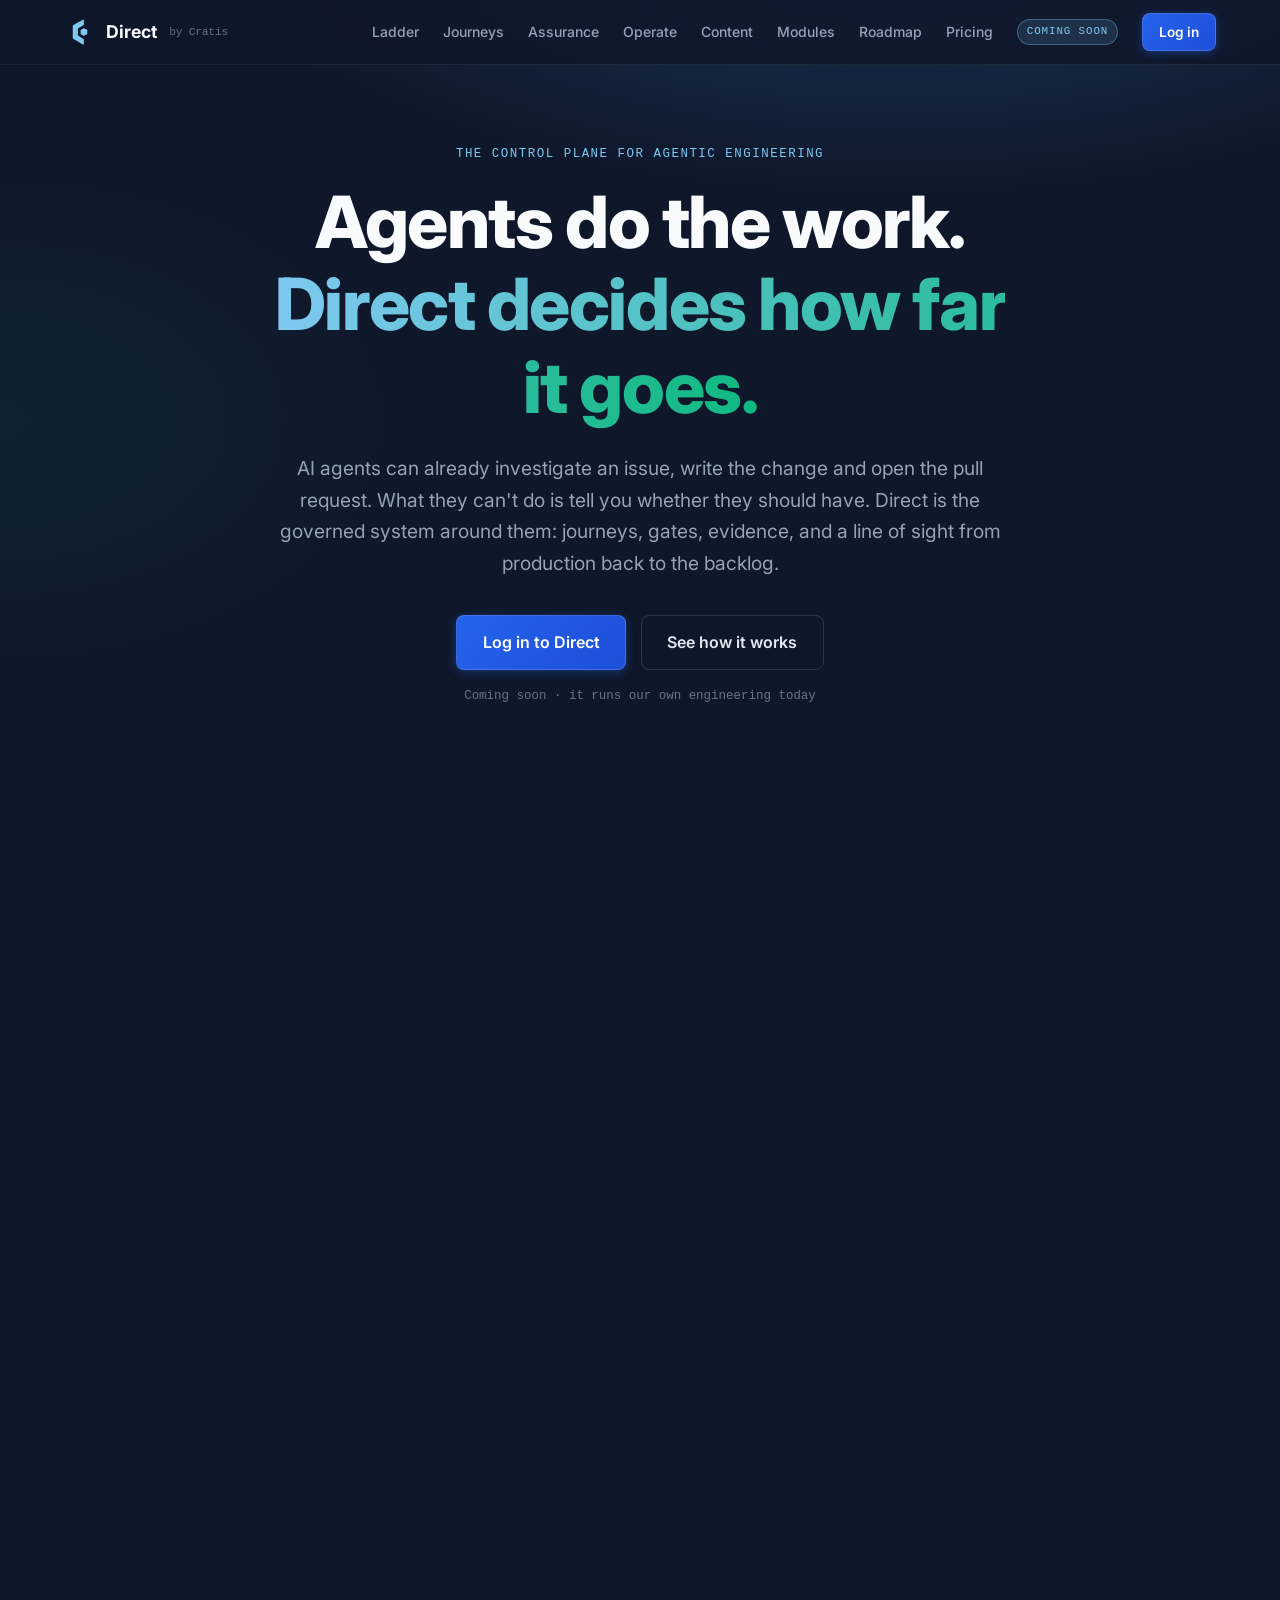
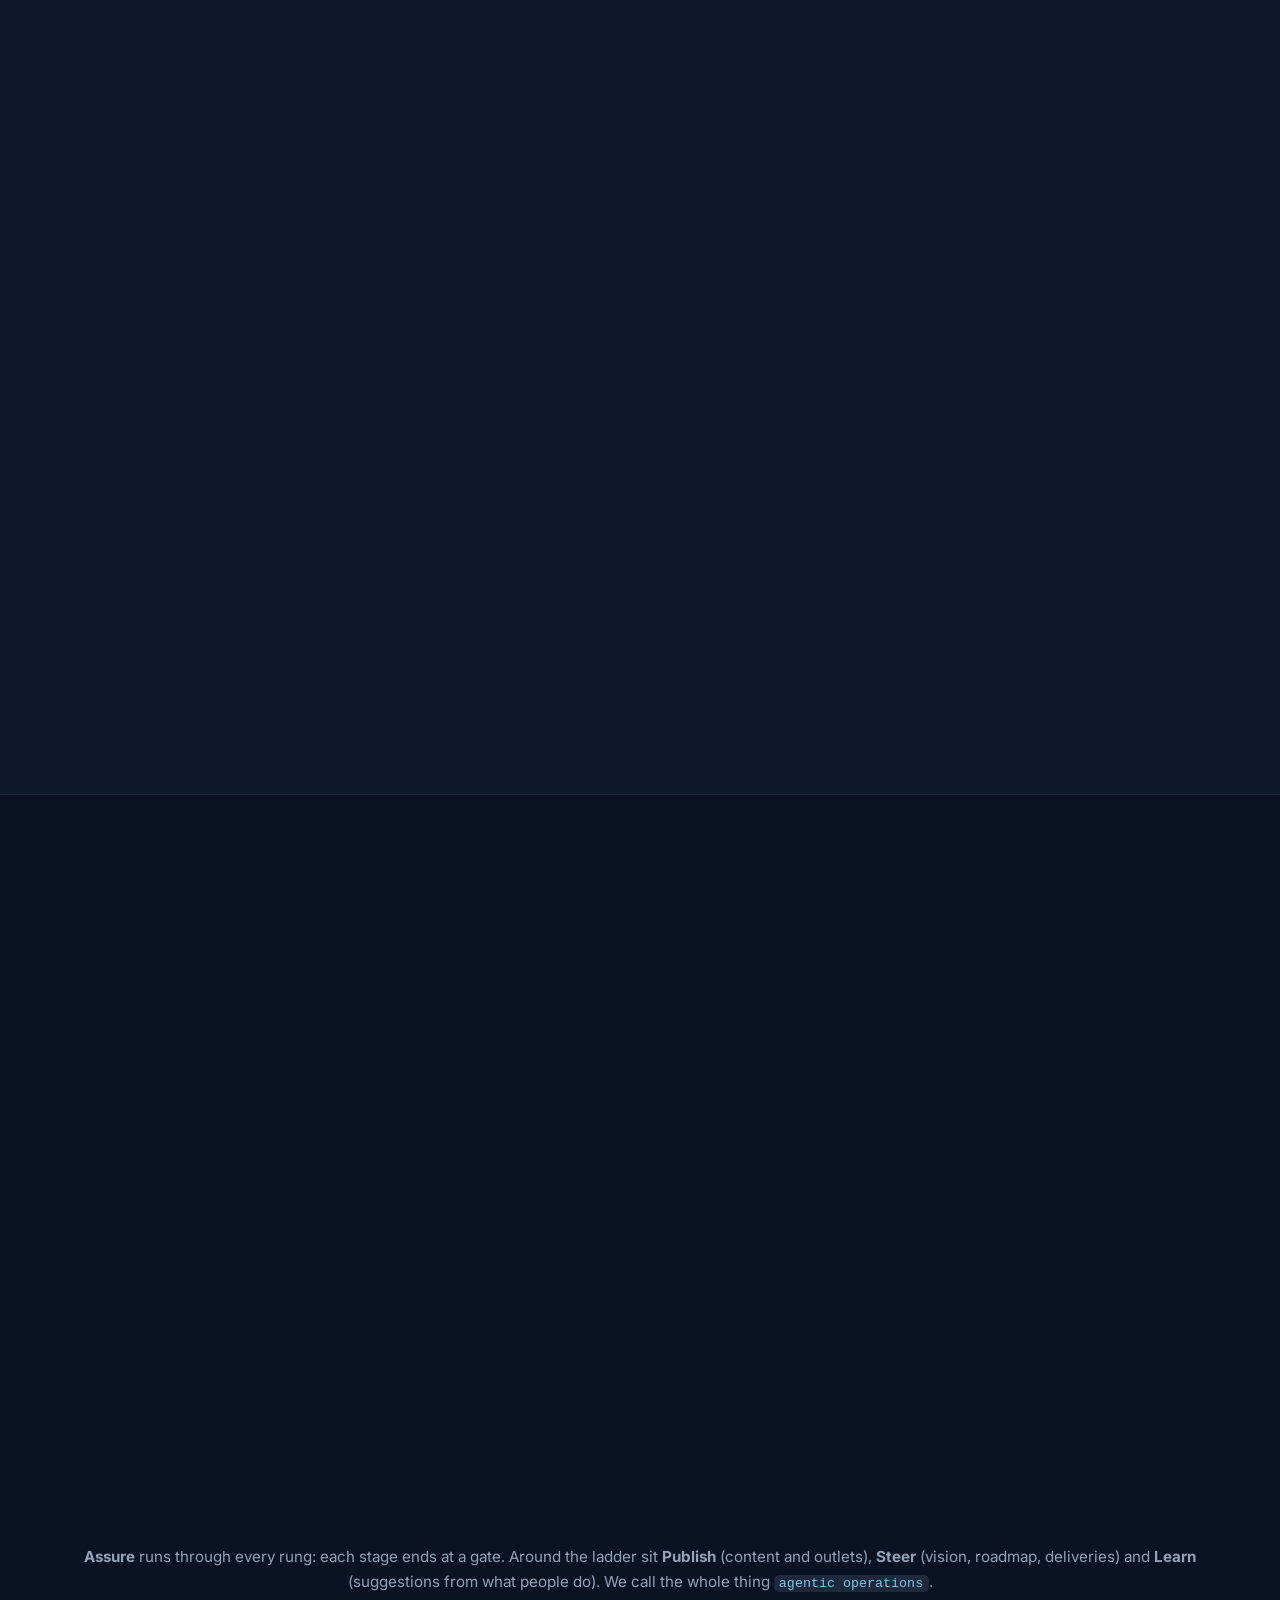
==== commit 13ea564d: "Add a pricing page with Solo, Team and Enterprise seats Prices are €20 per month for one user, €199 " ====
--- a/index.html
+++ b/index.html
@@ -38,6 +38,7 @@
             <a class="link" href="#content">Content</a>
             <a class="link" href="#modules">Modules</a>
             <a class="link" href="#roadmap">Roadmap</a>
+            <a class="link" href="pricing/">Pricing</a>
             <span class="pill">Coming soon</span>
             <a class="btn btn-primary" href="https://app.cratis.direct">Log in</a>
         </nav>
@@ -664,7 +665,7 @@
             <h2>Add what your organization needs.</h2>
             <p>Product is included. Everything else is a module: install it, try it, or join a preview. Its pages and settings appear the moment it is active. This is the catalogue as it stands in the product today.</p>
         </div>
-        <div class="legend reveal" style="margin:0 0 1.5rem"><span class="state live">Included · Installed</span><span class="state building">Available</span><span class="state preview">Preview</span><span class="state planned">Coming</span></div>
+        <div class="legend reveal" style="margin:0 0 1.5rem"><span class="state live">Included</span><span class="state live">Available</span><span class="state preview">Preview</span><span class="state planned">Coming</span></div>
         <div class="mods">
             <div class="lane reveal"><h4>Organization &amp; product</h4>
                 <div class="mod"><div><b>Organization</b><span class="state live">Included</span></div><p>People, teams and invitations, agents, AI providers and pools, decision engines, integrations, governance and notifications.</p></div>
@@ -672,28 +673,30 @@
                 <div class="mod"><div><b>Deliver</b><span class="state live">Included</span></div><p>Backlog, stories, journeys, work, pull requests, failed builds, inbox and dashboards.</p></div>
                 <div class="mod"><div><b>Assure</b><span class="state live">Included</span></div><p>Gates, rules, six evaluator kinds, the Journey Designer and reality checks.</p></div>
                 <div class="mod"><div><b>GitHub provider</b><span class="state live">Included</span></div><p>A mirror of organizations, repositories, issues, pull requests, checks and builds.</p></div>
+                <div class="mod"><div><b>GitLab</b><span class="state planned">Coming</span></div><p>Issues, merge requests and pipelines through the same provider adapters.</p></div>
+                <div class="mod"><div><b>Azure DevOps</b><span class="state planned">Coming</span></div><p>Work items, pull requests and builds through the same provider adapters.</p></div>
+                <div class="mod"><div><b>Jira</b><span class="state planned">Coming</span></div><p>Issues from Jira, worked through the same journeys and gates.</p></div>
             </div>
             <div class="lane reveal"><h4>Operate</h4>
-                <div class="mod"><div><b>Infrastructure &amp; Signals</b><span class="state live">Installed</span></div><p>Products, environments and resources. Prometheus, Loki, Tempo and HTTP signals.</p></div>
-                <div class="mod"><div><b>Production Monitoring</b><span class="state live">Installed</span></div><p>Probes, alerts and incidents with public status updates.</p></div>
-                <div class="mod"><div><b>Auto-heal</b><span class="state live">Installed</span></div><p>An agent investigates every alert and remediates through the operations gate.</p></div>
-                <div class="mod"><div><b>Autonomous bug fixing</b><span class="state live">Installed</span></div><p>A diagnosis becomes a governed issue, is fixed, released, and verified by the probe.</p></div>
+                <div class="mod"><div><b>Infrastructure &amp; Signals</b><span class="state live">Available</span></div><p>Products, environments and resources. Prometheus, Loki, Tempo and HTTP signals.</p></div>
+                <div class="mod"><div><b>Production Monitoring</b><span class="state live">Available</span></div><p>Probes, alerts and incidents with public status updates.</p></div>
+                <div class="mod"><div><b>Auto-heal</b><span class="state live">Available</span></div><p>An agent investigates every alert and remediates through the operations gate.</p></div>
+                <div class="mod"><div><b>Autonomous bug fixing</b><span class="state live">Available</span></div><p>A diagnosis becomes a governed issue, is fixed, released, and verified by the probe.</p></div>
             </div>
             <div class="lane reveal"><h4>Govern</h4>
-                <div class="mod"><div><b>Governance packs</b><span class="state building">Available</span></div><p>Starter rule sets to adopt and adapt.</p></div>
-                <div class="mod"><div><b>Evidence export</b><span class="state building">Available</span></div><p>Gate decisions and evidence for reviewers and auditors.</p></div>
+                <div class="mod"><div><b>Governance packs</b><span class="state live">Available</span></div><p>Starter rule sets to adopt and adapt.</p></div>
+                <div class="mod"><div><b>Evidence export</b><span class="state live">Available</span></div><p>Gate decisions and evidence for reviewers and auditors.</p></div>
                 <div class="mod"><div><b>Learning loop</b><span class="state preview">Preview</span></div><p>Recurring failures and overrides propose rule changes.</p></div>
             </div>
             <div class="lane reveal"><h4>Content, marketing &amp; sales</h4>
-                <div class="mod"><div><b>Content Studio</b><span class="state live">Installed</span></div><p>The blog journey from Brief to Publish, with voices and guidance.</p></div>
-                <div class="mod"><div><b>Marketing</b><span class="state live">Installed</span></div><p>A content plan, LinkedIn publishing and a posting plan.</p></div>
-                <div class="mod"><div><b>Onboarding</b><span class="state live">Installed</span></div><p>Get the organizations of a product you run for customers in the door: invitations, sign-ups, trials, seats, approvals and the emails around them.</p></div>
+                <div class="mod"><div><b>Content Studio</b><span class="state live">Available</span></div><p>The blog journey from Brief to Publish, with voices and guidance.</p></div>
+                <div class="mod"><div><b>Marketing</b><span class="state live">Available</span></div><p>A content plan, LinkedIn publishing and a posting plan.</p></div>
+                <div class="mod"><div><b>Onboarding</b><span class="state live">Available</span></div><p>Get the organizations of a product you run for customers in the door: invitations, sign-ups, trials, seats, approvals and the emails around them.</p></div>
                 <div class="mod"><div><b>Sales</b><span class="state preview">Preview</span></div><p>Who is evaluating, what they asked for, and where each conversation stands.</p></div>
             </div>
             <div class="lane reveal"><h4>Platform</h4>
                 <div class="mod"><div><b>Workflows</b><span class="state preview">Preview</span></div><p>Schedules, reusable actions with receipts, and chains.</p></div>
-                <div class="mod"><div><b>GitLab &amp; Azure DevOps</b><span class="state planned">Coming</span></div><p>More issue and code providers through the same adapters.</p></div>
-                <div class="mod"><div><b>Agents anywhere</b><span class="state planned">Coming</span></div><p>Direct as claim authority for agents running elsewhere over MCP.</p></div>
+                <div class="mod"><div><b>Agents anywhere</b><span class="state live">Available</span></div><p>Direct as claim authority for agents running elsewhere over MCP.</p></div>
             </div>
         </div>
     </div>
@@ -768,11 +771,11 @@
         <div class="section-head reveal">
             <span class="eyebrow">Roadmap</span>
             <h2>Where it is, and where it's going.</h2>
-            <p>Direct runs our own engineering today. The columns follow the module catalogue: what is installed, what you can try, and what is on the way. "Coming" is direction, not a commitment, and dates move.</p>
+            <p>Direct runs our own engineering today. The columns follow the module catalogue: what is available, what you can try, and what is on the way. "Coming" is direction, not a commitment, and dates move.</p>
         </div>
         <div class="roadmap">
             <div class="rcol now reveal">
-                <h3><span class="dot"></span> Now</h3><span class="when">installed, running in production</span>
+                <h3><span class="dot"></span> Now</h3><span class="when">available, running in production</span>
                 <ul>
                     <li><b>Journeys and gates</b> for issues, stories, deliveries, blog posts and operations actions</li>
                     <li><b>Journey Designer</b> with versioned governance, validation and simulation</li>
@@ -781,6 +784,7 @@
                     <li><b>Content Studio, weekly digest, Marketing</b> and LinkedIn publishing</li>
                     <li><b>Onboarding</b> for the customers of a managed product</li>
                     <li><b>Workers</b> on Docker, Kubernetes or your own machine, and MCP and REST access</li>
+                    <li><b>Agents anywhere:</b> Direct as claim authority for agents running elsewhere over MCP</li>
                 </ul>
             </div>
             <div class="rcol reveal">
@@ -797,8 +801,6 @@
             <div class="rcol reveal">
                 <h3><span class="dot"></span> Later</h3><span class="when">coming</span>
                 <ul>
-                    <li><b>GitLab and Azure DevOps</b> through the same provider-neutral adapters</li>
-                    <li><b>Agents anywhere:</b> Direct as claim authority for agents running elsewhere over MCP</li>
                     <li><b>More content outlets</b> from one brief: newsletter, release notes, docs and more social channels</li>
                 </ul>
             </div>
@@ -814,11 +816,10 @@
             <h2>Where Direct stops.</h2>
         </div>
         <div class="reveal">
-            <div class="limit"><div><b>It's GitHub-first.</b><p>Issues, pull requests and identity come from GitHub. The internals are provider-neutral, and GitLab and Azure DevOps are coming through the same adapters, but no other provider ships yet.</p></div></div>
             <div class="limit"><div><b>Agents are only as good as the rules you activate.</b><p>A gate that has no applicable rule holds. A weak rule set passes weak work, and Direct will show you the verdict either way.</p></div></div>
             <div class="limit"><div><b>LLM rules are judgement, not proof.</b><p>They carry a confidence threshold and never turn an unclear answer into a pass. Where you need proof, bind a deterministic or tool rule.</p></div></div>
             <div class="limit"><div><b>Production access is opt-in.</b><p>Without an operational grant, an alert investigation can only reason from the alert. Some internal watchdog checks are currently paused while we harden them.</p></div></div>
-            <div class="limit"><div><b>Some modules are previews.</b><p>Learning loop, Sales and Workflows are in preview, and Agents anywhere is still coming. The module catalogue marks every one, and the Roadmap follows it.</p></div></div>
+            <div class="limit"><div><b>Some modules are previews.</b><p>Learning loop, Sales and Workflows are in preview, and the git and issue providers beyond GitHub are still coming. The module catalogue marks every one, and the Roadmap follows it.</p></div></div>
             <div class="limit"><div><b>It's coming soon.</b><p>Direct runs our own work today. Access opens to others in stages, so the login below will only admit accounts we've enabled.</p></div></div>
         </div>
     </div>
@@ -843,6 +844,7 @@
     <div class="wrap foot">
         <div>© Cratis · Direct is part of the Cratis family alongside <a href="https://cratis.studio">Studio</a> and <a href="https://cratis.io">Chronicle</a>.</div>
         <nav aria-label="Footer">
+            <a href="pricing/">Pricing</a>
             <a href="https://cratis.io">cratis.io</a>
             <a href="https://cratis.studio">cratis.studio</a>
             <a href="https://github.com/Cratis/Direct">GitHub</a>
--- a/styles.css
+++ b/styles.css
@@ -393,3 +393,31 @@
 .mod p { margin: 0; color: var(--text-dim); font-size: .85rem; line-height: 1.5; }
 @media (max-width: 1024px) { .mods { grid-template-columns: 1fr 1fr; } }
 @media (max-width: 680px) { .mods { grid-template-columns: minmax(0, 1fr); } }
+
+/* ── Pricing ─────────────────────────────────────────────────────────────── */
+.pricing-hero { padding-bottom: 2rem; text-align: center; }
+.pricing-hero .lede { margin-inline: auto; }
+.billing-toggle { display: inline-flex; gap: .25rem; margin-top: 2rem; padding: .25rem; background: var(--card); border: 1px solid var(--border); border-radius: 999px; }
+.toggle-option { font: inherit; font-size: .9rem; font-weight: 600; color: var(--text-dim); background: transparent; border: 0; border-radius: 999px; padding: .5rem 1.1rem; cursor: pointer; transition: background .15s, color .15s; }
+.toggle-option:hover { color: var(--text-strong); }
+.toggle-option.active { background: var(--primary-gradient); color: #fff; }
+.toggle-option .save { font-family: var(--mono); font-size: .66rem; letter-spacing: .06em; text-transform: uppercase; margin-left: .35rem; color: var(--green); }
+.toggle-option.active .save { color: #fff; }
+.plans-section { padding-top: 2rem; }
+.plans { display: grid; grid-template-columns: repeat(3, 1fr); gap: 1.25rem; align-items: stretch; }
+.plan { position: relative; display: flex; flex-direction: column; background: var(--card); border: 1px solid var(--border); border-radius: var(--radius); padding: 2rem 1.75rem; }
+.plan.featured { border-color: var(--accent-line); box-shadow: 0 0 0 1px var(--accent-line), 0 12px 40px rgba(37,99,235,.18); }
+.plan h2 { font-size: 1.5rem; }
+.plan .badge { position: absolute; top: -.7rem; left: 1.75rem; font-family: var(--mono); font-size: .68rem; letter-spacing: .08em; text-transform: uppercase; color: #fff; background: var(--primary-gradient); padding: .2rem .65rem; border-radius: 999px; }
+.plan-for { color: var(--text-dim); font-size: .95rem; margin: .6rem 0 1.5rem; min-height: 3em; }
+.price { display: flex; align-items: baseline; gap: .5rem; }
+.price .amount { font-size: 2.75rem; font-weight: 800; color: var(--text-strong); letter-spacing: -0.03em; }
+.price .per { color: var(--text-dim); font-size: .95rem; }
+.billed { color: var(--text-faint); font-size: .85rem; margin: .25rem 0 1.5rem; }
+.plan .btn { justify-content: center; }
+.plan ul { list-style: none; margin: 1.75rem 0 0; padding: 1.5rem 0 0; border-top: 1px solid var(--border-soft); color: var(--text); font-size: .95rem; }
+.plan li { position: relative; padding-left: 1.5rem; margin-bottom: .6rem; }
+.plan li::before { content: "✓"; position: absolute; left: 0; color: var(--green); font-weight: 700; }
+.plans-note { margin-top: 2rem; text-align: center; color: var(--text-dim); font-size: .9rem; }
+.nav-links a.link[aria-current="page"] { color: var(--text-strong); }
+@media (max-width: 1024px) { .plans { grid-template-columns: minmax(0, 1fr); max-width: 30rem; margin-inline: auto; } .plan-for { min-height: 0; } }
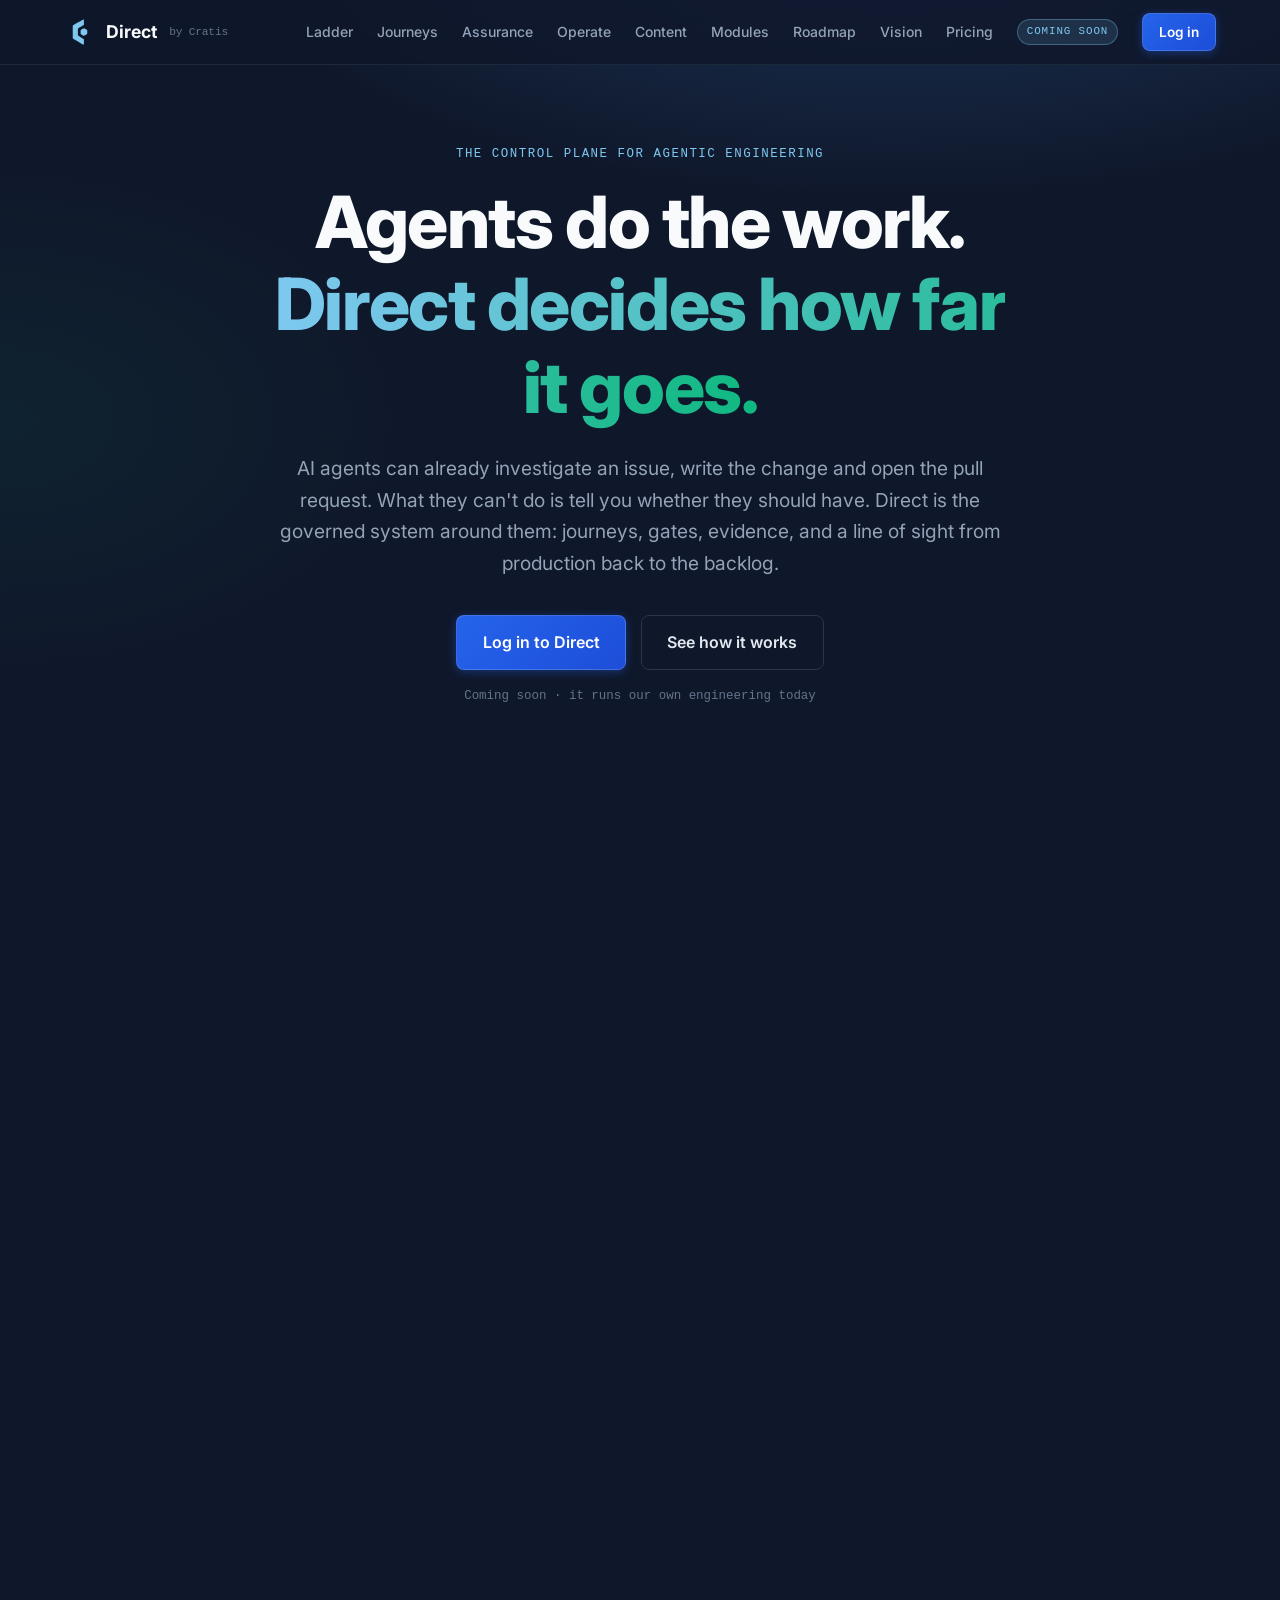
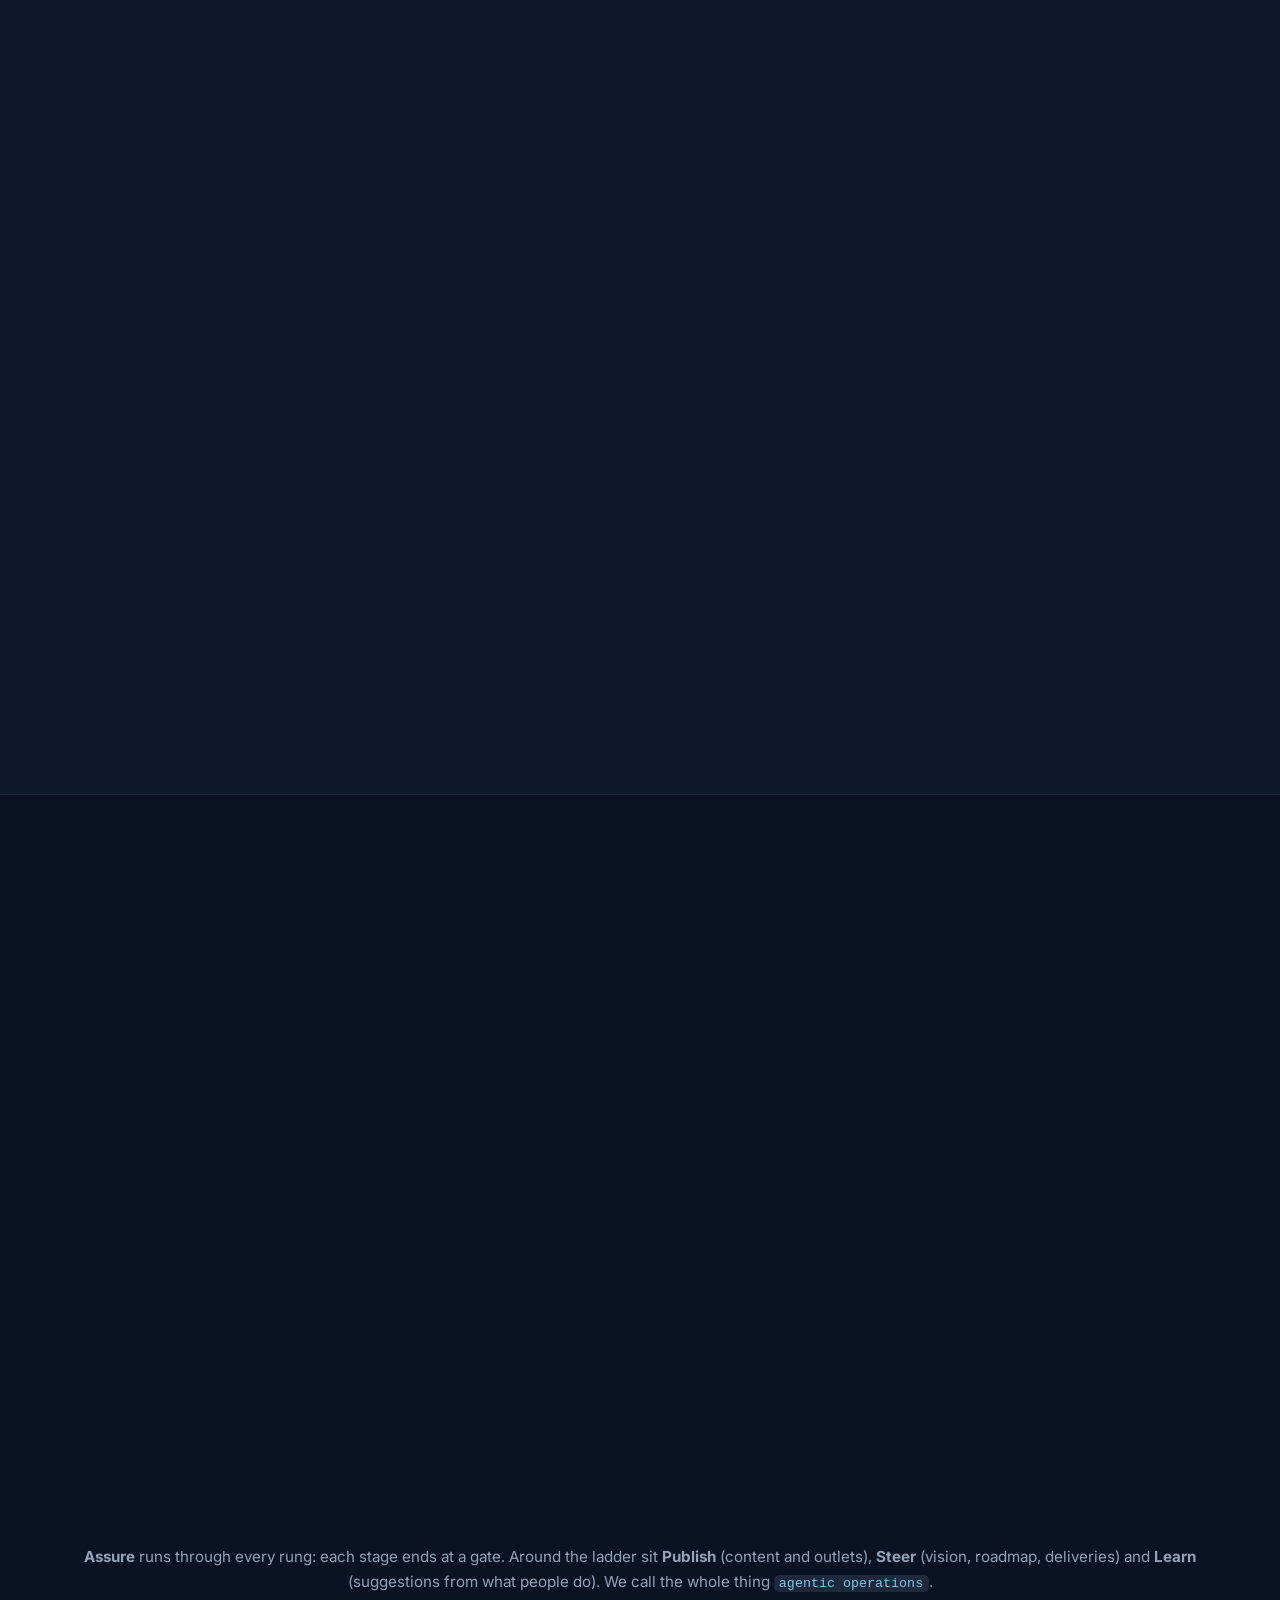
==== commit 3a0f7c20: "Add a vision page with founder signatures and link it in the top bar Co-Authored-By: Claude Sonnet 5" ====
--- a/index.html
+++ b/index.html
@@ -38,6 +38,7 @@
             <a class="link" href="#content">Content</a>
             <a class="link" href="#modules">Modules</a>
             <a class="link" href="#roadmap">Roadmap</a>
+            <a class="link" href="vision/">Vision</a>
             <a class="link" href="pricing/">Pricing</a>
             <span class="pill">Coming soon</span>
             <a class="btn btn-primary" href="https://app.cratis.direct">Log in</a>
@@ -844,6 +845,7 @@
     <div class="wrap foot">
         <div>© Cratis · Direct is part of the Cratis family alongside <a href="https://cratis.studio">Studio</a> and <a href="https://cratis.io">Chronicle</a>.</div>
         <nav aria-label="Footer">
+            <a href="vision/">Vision</a>
             <a href="pricing/">Pricing</a>
             <a href="https://cratis.io">cratis.io</a>
             <a href="https://cratis.studio">cratis.studio</a>
--- a/styles.css
+++ b/styles.css
@@ -421,3 +421,19 @@
 .plans-note { margin-top: 2rem; text-align: center; color: var(--text-dim); font-size: .9rem; }
 .nav-links a.link[aria-current="page"] { color: var(--text-strong); }
 @media (max-width: 1024px) { .plans { grid-template-columns: minmax(0, 1fr); max-width: 30rem; margin-inline: auto; } .plan-for { min-height: 0; } }
+
+/* ── Vision page ─────────────────────────────────────────────────────────── */
+.vision-hero { padding-bottom: 2rem; }
+.vision-hero h1 { max-width: 20ch; }
+.vision-body { padding-top: 3rem; }
+.vision-block { margin-bottom: 2.75rem; }
+.vision-block h2 { font-size: clamp(1.35rem, 2.4vw, 1.75rem); margin-bottom: 1rem; }
+.vision-block p { color: var(--text); font-size: 1.05rem; line-height: 1.8; }
+.vision-block p strong { color: var(--text-strong); font-weight: 600; }
+.vision-signoff { margin-top: 4rem; padding-top: 2.5rem; border-top: 1px solid var(--border); }
+.vision-signoff-text { color: var(--text); font-size: 1.1rem; line-height: 1.8; font-style: italic; max-width: 36rem; margin: 0 0 2rem; }
+.signature-block { display: flex; flex-wrap: wrap; gap: 3rem; }
+.signature-card { max-width: 280px; }
+.signature-image { height: 60px; width: auto; margin: 0 0 .5rem; }
+.signature-name { font-weight: 700; color: var(--text-strong); margin: 0; }
+.signature-title { color: var(--text-dim); font-size: .85rem; margin: .15rem 0 0; }
